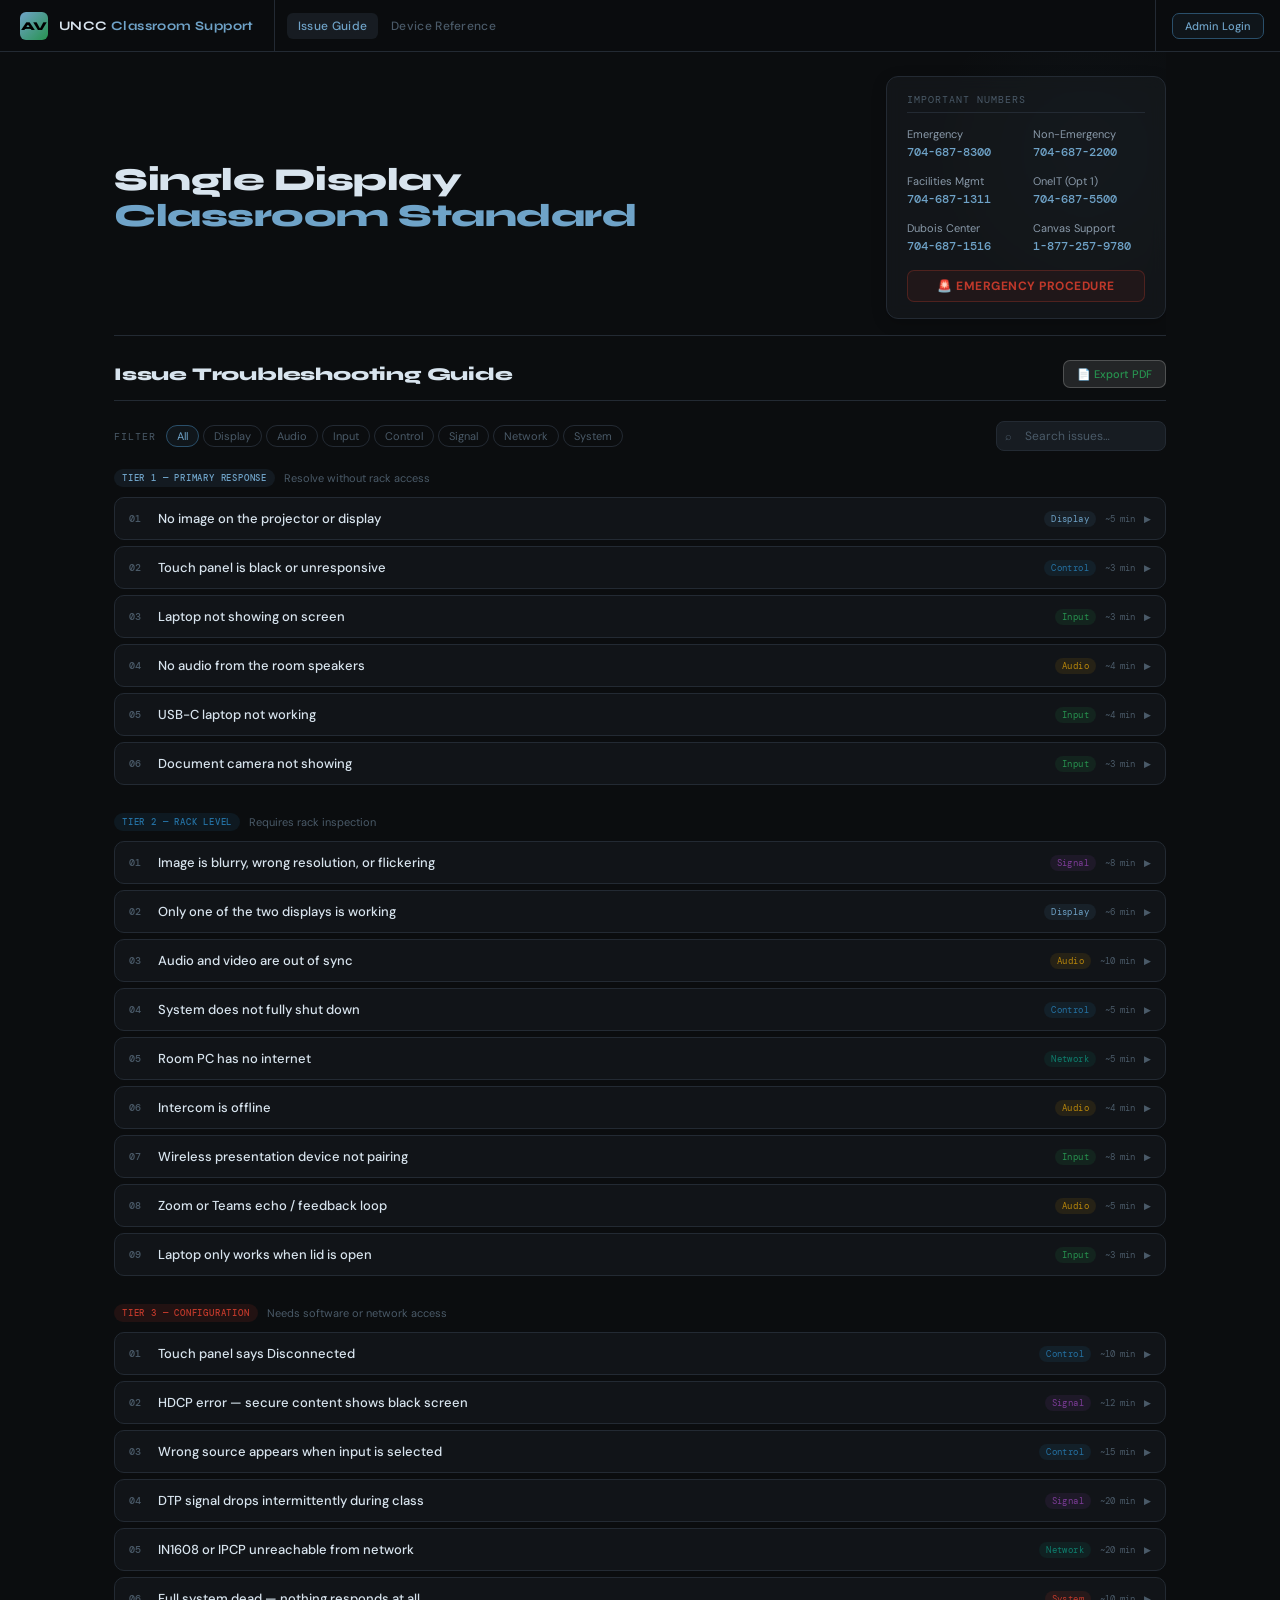
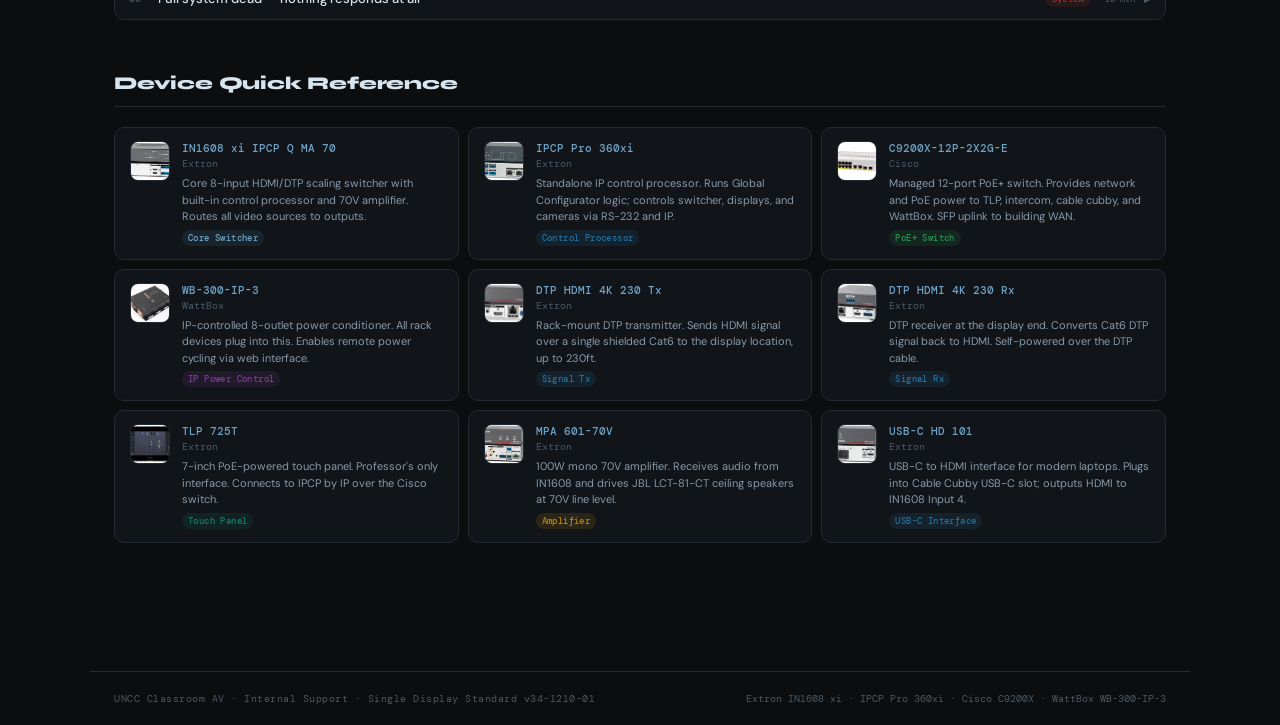
==== index.html @ f7d816e4 "Fix HTML encoding issues in index.html" ====
<!DOCTYPE html>
<html lang="en">

<head>
  <meta charset="UTF-8">
  <meta name="viewport" content="width=device-width, initial-scale=1.0">
  <title>UNCC Classroom AV — Support Reference</title>
  <link rel="preconnect" href="https://fonts.googleapis.com">
  <link
    href="https://fonts.googleapis.com/css2?family=DM+Mono:wght@400;500&family=Syne:wght@700;800&family=DM+Sans:wght@300;400;500&display=swap"
    rel="stylesheet">
  <link rel="stylesheet" href="styles.css">
</head>

<body>

  <!-- TOPBAR -->
  <nav class="topbar">
    <div class="tb-logo">
      <div class="tb-mark">AV</div>
      <div class="tb-name">UNCC <span>Classroom Support</span></div>
    </div>
    <div class="tb-nav">
      <button class="tnav active" onclick="navTo('issues')">Issue Guide</button>
      <button class="tnav" onclick="navTo('devices')">Device Reference</button>
    </div>
    <div class="tb-right">
      <div id="admin-badge" class="admin-badge" style="display:none">
        <div class="dot"></div>ADMIN
      </div>
      <button id="login-btn" class="login-btn" onclick="openLogin()">Admin Login</button>
      <button id="logout-btn" class="logout-btn" style="display:none" onclick="doLogout()">Sign Out</button>
    </div>
  </nav>

  <!-- LOGIN MODAL -->
  <div class="modal-overlay" id="login-modal">
    <div class="modal">
      <div class="modal-title">Admin Access</div>
      <div class="modal-sub">Enter the admin password to enable editing</div>
      <label class="field-label">PASSWORD</label>
      <input class="field-input" type="password" id="pw-input" placeholder="Enter password"
        onkeydown="if(event.key==='Enter')doLogin()">
      <div class="modal-err" id="login-err"></div>
      <div class="modal-actions">
        <button class="btn btn-ghost" onclick="closeLogin()">Cancel</button>
        <button class="btn btn-primary" onclick="doLogin()">Sign In</button>
      </div>
    </div>
  </div>

  <!-- EDIT ISSUE MODAL -->
  <div class="modal-overlay" id="edit-modal">
    <div class="modal modal-wide">
      <div class="modal-title" id="edit-modal-title">Add Issue</div>
      <div class="modal-sub" id="edit-modal-sub">Fill in the details below</div>
      <div class="modal-scroll">
        <div class="form-2col">
          <div class="form-row">
            <label class="form-label">TITLE</label>
            <input class="form-input" id="f-title" placeholder="Describe the issue">
          </div>
          <div class="form-row">
            <label class="form-label">ESTIMATED TIME</label>
            <input class="form-input" id="f-time" placeholder="e.g. ~5 min">
          </div>
        </div>
        <div class="form-2col">
          <div class="form-row">
            <label class="form-label">CATEGORY TAG</label>
            <select class="form-select" id="f-tag">
              <option value="Display">Display</option>
              <option value="Audio">Audio</option>
              <option value="Input">Input</option>
              <option value="Control">Control</option>
              <option value="Signal">Signal</option>
              <option value="Network">Network</option>
              <option value="System">System</option>
            </select>
          </div>
          <div class="form-row">
            <label class="form-label">TIER</label>
            <select class="form-select" id="f-tier">
              <option value="0">Tier 1 — Primary Response</option>
              <option value="1">Tier 2 — Rack Level</option>
              <option value="2">Tier 3 — Configuration</option>
            </select>
          </div>
        </div>
        <div class="divider"></div>
        <div class="form-row">
          <label class="form-label">PRIMARY CHECKS <span style="color:var(--tx3);font-size:9px">(verify before touching
              hardware)</span></label>
          <div class="steps-editor" id="primary-editor"></div>
          <div class="add-step-row" onclick="addStepRow('primary-editor')">+ Add check</div>
        </div>
        <div class="form-row">
          <label class="form-label">POWER CYCLE STEPS <span style="color:var(--tx3);font-size:9px">(in
              order)</span></label>
          <div class="steps-editor" id="power-editor"></div>
          <div class="add-step-row" onclick="addStepRow('power-editor')">+ Add step</div>
        </div>
        <div class="form-row">
          <label class="form-label">DEEP DIAGNOSTICS <span style="color:var(--tx3);font-size:9px">(if above
              fails)</span></label>
          <div class="steps-editor" id="real-editor"></div>
          <div class="add-step-row" onclick="addStepRow('real-editor')">+ Add diagnostic</div>
        </div>
      </div>
      <div class="divider"></div>
      <div class="modal-actions">
        <button class="btn btn-ghost" onclick="closeEdit()">Cancel</button>
        <button class="btn btn-primary" onclick="saveIssue()">Save Issue</button>
      </div>
    </div>
  </div>

  <!-- CONFIRM DELETE MODAL -->
  <div class="modal-overlay" id="confirm-modal">
    <div class="modal">
      <div class="confirm-title">Delete Issue?</div>
      <div class="confirm-msg" id="confirm-msg">This will permanently remove the issue and all its checks from the
        database.</div>
      <div class="modal-actions">
        <button class="btn btn-ghost" onclick="closeConfirm()">Cancel</button>
        <button class="btn btn-danger" onclick="confirmDelete()">Delete</button>
      </div>
    </div>
  </div>

  <!-- IMAGE ZOOM MODAL -->
  <div class="modal-overlay" id="zoom-modal" onclick="closeZoom()">
    <div class="zoom-img-container" onclick="event.stopPropagation()">
      <button class="zoom-close-btn" onclick="closeZoom()">×</button>
      <img id="zoom-img-target" src="" alt="Zoomed Device">
    </div>
  </div>

  <!-- EMERGENCY MODAL -->
  <div class="modal-overlay" id="emergency-modal" onclick="closeEmergency()">
    <div class="modal" onclick="event.stopPropagation()" style="max-width: 600px; border-top: 4px solid var(--red);">
      <div class="confirm-title" style="display: flex; align-items: flex-start; justify-content: space-between; margin-bottom: 0;">
        <span>🚨 Emergency Call Response Procedure</span>
        <button class="zoom-close-btn" style="position: relative; top: -4px; right: -4px;" onclick="closeEmergency()">×</button>
      </div>
      <div class="confirm-msg" style="color: var(--tx2); margin-top: 16px; margin-bottom: 0;">
        <p style="margin-bottom: 12px; color: var(--tx1);">The intercom in a classroom is primarily used for technical assistance, but it may also be used to notify Classroom Support of an emergency.</p>
        
        <div style="background: rgba(192, 57, 43, 0.1); border-left: 3px solid var(--red); padding: 12px; border-radius: 4px; margin-bottom: 16px;">
          <strong style="color: var(--red);">Critical:</strong> When an instructor calls with an emergency, we must connect them to campus police as quickly as possible.
        </div>

        <strong style="color: var(--tx1); font-size: 14px;">How to Handle an Emergency Call</strong>
        <ol style="margin-top: 10px; margin-left: 18px; padding-left: 0; display: flex; flex-direction: column; gap: 12px;">
          <li>If you answer a call over the intercom and learn that there is an emergency, respond over the intercom by saying: <br><strong style="color: #fff">“A call to 911 is being placed, and 911 will be speaking with you over the intercom shortly.”</strong></li>
          <li>From our office phone, dial <strong style="color: var(--ac)">7-2200</strong>. This will connect you directly to campus police.</li>
          <li>When the police answer, say: <br><strong style="color: #fff">“This is Classroom Support; there is an emergency. Please pick up the intercom in [building and room number]. Please let me know when you are ready to pick up the intercom.”</strong><br><span style="color: var(--tx3); font-size: 11px;">(This message can be found on the phone in our office)</span></li>
          <li>Dispatch will use its own TalkMaster console to connect to the intercom in the classroom. Dispatch will acknowledge that they are ready to pick up the intercom.</li>
          <li>Once dispatch is ready, <strong style="color: var(--red)">end the intercom call</strong> with the classroom in your TalkMaster console. <strong style="color: var(--tx1)">Remain on the line with 911 until the call is terminated.</strong> Look at the TalkMaster console to see if the status of the room changes to <em style="color: var(--ac)">listening</em>, which indicates that 911 is connected to the room.</li>
          <li>Lastly, send an email to <a href="mailto:lst-staff-group@charlotte.edu" style="color: var(--ac); text-decoration: none;">lst-staff-group@charlotte.edu</a>. In this email, include a description of the call, the building, and the room number of the emergency, and any other relevant details.</li>
        </ol>
      </div>
    </div>
  </div>

  <!-- TOAST -->
  <div class="toast" id="toast">
    <div class="toast-dot" id="toast-dot"></div><span id="toast-msg"></span>
  </div>

  <!-- PAGE -->
  <div class="page">

    <!-- HERO -->
    <div class="hero reveal">
      <div class="hero-left">
        <h1>Single Display<br><em>Classroom Standard</em></h1>
      </div>
      
      <div class="hero-contacts">
        <div class="hc-title">Important Numbers</div>
        <div class="hc-grid">
          <div class="hc-item">
            <span>Emergency</span>
            <strong>704-687-8300</strong>
          </div>
          <div class="hc-item">
            <span>Non-Emergency</span>
            <strong>704-687-2200</strong>
          </div>
          <div class="hc-item">
            <span>Facilities Mgmt</span>
            <strong>704-687-1311</strong>
          </div>
          <div class="hc-item">
            <span>OneIT (Opt 1)</span>
            <strong>704-687-5500</strong>
          </div>
          <div class="hc-item">
            <span>Dubois Center</span>
            <strong>704-687-1516</strong>
          </div>
          <div class="hc-item">
            <span>Canvas Support</span>
            <strong>1-877-257-9780</strong>
          </div>
        </div>
        <button class="btn btn-danger" style="width: 100%; margin-top: 16px; display: flex; align-items: center; justify-content: center; gap: 8px; font-weight: 700; letter-spacing: 0.5px;" onclick="openEmergency()">
          🚨 EMERGENCY PROCEDURE
        </button>
      </div>
    </div>

    <!-- ISSUES -->
    <div id="issues" class="reveal">
      <div class="sec-hdr">
        <h2>Issue Troubleshooting Guide</h2>
        <div style="display: flex; gap: 10px;">
          <button class="add-btn" id="export-pdf-btn" onclick="exportPDF()" style="background: rgba(255,255,255,0.1); border-color: rgba(255,255,255,0.2);">📄 Export PDF</button>
          <button class="add-btn" id="add-issue-btn" style="display:none" onclick="openAdd()"><span class="plus">+</span> Add Issue</button>
        </div>
      </div>
      <div class="controls">
        <span class="filter-lbl">FILTER</span>
        <div class="pills" id="filter-pills"></div>
        <div class="srch-wrap">
          <span class="srch-icon">⌕</span>
          <input class="srch" type="text" placeholder="Search issues…" id="srch" oninput="renderIssues()">
        </div>
      </div>
      <div id="issue-list"></div>
    </div>

    <!-- DEVICES -->
    <div id="devices" class="reveal" style="margin-top:52px;">
      <div class="sec-hdr">
        <h2>Device Quick Reference</h2>
      </div>
      <div class="dev-grid" id="dev-grid"></div>
    </div>

  </div>

  <footer class="footer">
    <div class="footer-l">UNCC Classroom AV · Internal Support · Single Display Standard v34-1210-01</div>
    <div class="footer-r">Extron IN1608 xi · IPCP Pro 360xi · Cisco C9200X · WattBox WB-300-IP-3</div>
  </footer>

  <script src="app.js"></script>
</body>

</html>
---- styles.css ----
:root {
      --ac: #6FA3C8;
      --ac-dim: #2A4F6A;
      --ac-bg: rgba(74, 127, 165, 0.08);
      --green: #27934F;
      --green-bg: rgba(30, 107, 60, 0.08);
      --red: #C0392B;
      --red-bg: rgba(192, 57, 43, 0.08);
      --amber: #B8860B;
      --amber-bg: rgba(184, 134, 11, 0.08);
      --bg: #0B0D0F;
      --bg2: #111418;
      --bg3: #171C22;
      --bg4: #1D232B;
      --br: #232A33;
      --br2: #2C3540;
      --tx: #D8E4EE;
      --tx2: #8A9AAA;
      --tx3: #4A5A68;
      --blue: #2471A3;
      --blue-bg: rgba(36, 113, 163, 0.12);
      --purple: #7D3C98;
      --purple-bg: rgba(125, 60, 152, 0.12);
      --teal: #0E7F6E;
      --teal-bg: rgba(14, 127, 110, 0.12);
    }

    *,
    *::before,
    *::after {
      box-sizing: border-box;
      margin: 0;
      padding: 0;
    }

    html {
      scroll-behavior: smooth;
    }

    body {
      font-family: 'DM Sans', sans-serif;
      background: var(--bg);
      color: var(--tx);
      min-height: 100vh;
      font-size: 14px;
    }

    /* ── TOPBAR ── */
    .topbar {
      position: sticky;
      top: 0;
      z-index: 300;
      background: rgba(11, 13, 15, 0.95);
      backdrop-filter: blur(14px);
      border-bottom: 1px solid var(--br);
      display: flex;
      align-items: center;
      height: 52px;
    }

    .tb-logo {
      display: flex;
      align-items: center;
      gap: 11px;
      padding: 0 20px;
      border-right: 1px solid var(--br);
      height: 100%;
      flex-shrink: 0;
    }

    .tb-mark {
      width: 28px;
      height: 28px;
      border-radius: 6px;
      background: linear-gradient(135deg, var(--ac) 0%, var(--green) 100%);
      display: flex;
      align-items: center;
      justify-content: center;
      font-family: 'Syne', sans-serif;
      font-size: 12px;
      font-weight: 800;
      color: #000;
    }

    .tb-name {
      font-family: 'Syne', sans-serif;
      font-size: 13px;
      font-weight: 700;
      letter-spacing: .4px;
      white-space: nowrap;
    }

    .tb-name span {
      color: var(--ac);
    }

    .tb-nav {
      display: flex;
      align-items: center;
      gap: 2px;
      padding: 0 12px;
      height: 100%;
      overflow-x: auto;
      -webkit-overflow-scrolling: touch;
      scrollbar-width: none;
    }

    .tb-nav::-webkit-scrollbar {
      display: none;
    }

    .tnav {
      background: none;
      border: none;
      cursor: pointer;
      font-family: 'DM Sans', sans-serif;
      font-size: 12px;
      font-weight: 500;
      color: var(--tx3);
      padding: 5px 11px;
      border-radius: 6px;
      white-space: nowrap;
      transition: all .15s;
      letter-spacing: .3px;
    }

    .tnav:hover {
      background: var(--bg3);
      color: var(--tx2);
    }

    .tnav.active {
      background: var(--bg3);
      color: var(--ac);
    }

    .tb-right {
      margin-left: auto;
      display: flex;
      align-items: center;
      gap: 8px;
      padding: 0 16px;
      border-left: 1px solid var(--br);
      height: 100%;
      flex-shrink: 0;
    }

    .admin-badge {
      display: flex;
      align-items: center;
      gap: 6px;
      font-family: 'DM Mono', monospace;
      font-size: 10px;
      color: var(--green);
      letter-spacing: .5px;
      background: var(--green-bg);
      border: 1px solid rgba(39, 147, 79, 0.25);
      border-radius: 20px;
      padding: 3px 9px;
    }

    .admin-badge .dot {
      width: 5px;
      height: 5px;
      border-radius: 50%;
      background: var(--green);
    }

    .ver-tag {
      font-family: 'DM Mono', monospace;
      font-size: 10px;
      color: var(--tx3);
      letter-spacing: 1px;
    }

    .login-btn,
    .logout-btn {
      font-family: 'DM Sans', sans-serif;
      font-size: 11px;
      font-weight: 500;
      padding: 5px 12px;
      border-radius: 7px;
      cursor: pointer;
      border: 1px solid;
      transition: all .15s;
    }

    .login-btn {
      background: var(--ac-bg);
      border-color: var(--ac-dim);
      color: var(--ac);
    }

    .login-btn:hover {
      background: rgba(74, 127, 165, 0.15);
    }

    .logout-btn {
      background: none;
      border-color: var(--br);
      color: var(--tx3);
    }

    .logout-btn:hover {
      border-color: var(--br2);
      color: var(--tx2);
    }

    /* ── LOGIN MODAL ── */
    .modal-overlay {
      position: fixed;
      inset: 0;
      background: rgba(0, 0, 0, 0.7);
      z-index: 500;
      display: none;
      align-items: center;
      justify-content: center;
      padding: 20px;
    }

    .modal-overlay.open {
      display: flex;
    }

    .modal {
      background: var(--bg2);
      border: 1px solid var(--br2);
      border-radius: 14px;
      padding: 28px 28px 24px;
      width: 100%;
      max-width: 360px;
      max-height: 90vh;
      overflow-y: auto;
    }

    .modal-title {
      font-family: 'Syne', sans-serif;
      font-size: 18px;
      font-weight: 800;
      margin-bottom: 4px;
    }

    .modal-sub {
      font-size: 12px;
      color: var(--tx3);
      margin-bottom: 22px;
    }

    .field-label {
      font-family: 'DM Mono', monospace;
      font-size: 10px;
      color: var(--tx3);
      letter-spacing: 1px;
      margin-bottom: 6px;
      display: block;
    }

    .field-input {
      width: 100%;
      background: var(--bg3);
      border: 1px solid var(--br);
      border-radius: 8px;
      padding: 9px 12px;
      font-family: 'DM Sans', sans-serif;
      font-size: 13px;
      color: var(--tx);
      outline: none;
      transition: border-color .15s;
      margin-bottom: 14px;
    }

    .field-input:focus {
      border-color: var(--ac-dim);
    }

    .field-input::placeholder {
      color: var(--tx3);
    }

    .modal-err {
      font-size: 12px;
      color: var(--red);
      margin-bottom: 12px;
      min-height: 18px;
    }

    .modal-actions {
      display: flex;
      gap: 8px;
      justify-content: flex-end;
    }

    .btn {
      font-family: 'DM Sans', sans-serif;
      font-size: 12px;
      font-weight: 500;
      padding: 7px 16px;
      border-radius: 7px;
      cursor: pointer;
      border: 1px solid;
      transition: all .15s;
    }

    .btn-ghost {
      background: none;
      border-color: var(--br);
      color: var(--tx3);
    }

    .btn-ghost:hover {
      border-color: var(--br2);
      color: var(--tx2);
    }

    .btn-primary {
      background: var(--ac);
      border-color: var(--ac);
      color: #000;
    }

    .btn-primary:hover {
      background: var(--ac-dim);
      border-color: var(--ac-dim);
      color: var(--tx);
    }

    .btn-danger {
      background: var(--red-bg);
      border-color: rgba(192, 57, 43, 0.3);
      color: var(--red);
    }

    .btn-danger:hover {
      background: rgba(192, 57, 43, 0.15);
    }

    .btn-green {
      background: var(--green-bg);
      border-color: rgba(39, 147, 79, 0.3);
      color: var(--green);
    }

    .btn-green:hover {
      background: rgba(39, 147, 79, 0.15);
    }

    /* ── PAGE ── */
    .page {
      max-width: 1100px;
      margin: 0 auto;
      padding: 0 24px 80px;
    }

    /* ── HERO ── */
    .hero {
      padding: 24px 0 16px;
      border-bottom: 1px solid var(--br);
      margin-bottom: 24px;
      position: relative;
      overflow: hidden;
      display: flex;
      justify-content: space-between;
      align-items: center;
      flex-wrap: wrap;
      gap: 24px;
    }

    .hero::before {
      content: '';
      position: absolute;
      top: -60px;
      right: -80px;
      width: 320px;
      height: 320px;
      border-radius: 50%;
      background: radial-gradient(circle, rgba(74, 127, 165, 0.05) 0%, transparent 70%);
      pointer-events: none;
    }

    .hero-eye {
      font-family: 'DM Mono', monospace;
      font-size: 10px;
      color: var(--ac);
      letter-spacing: 2.5px;
      text-transform: uppercase;
      margin-bottom: 12px;
      display: flex;
      align-items: center;
      gap: 10px;
    }

    .hero-eye::before {
      content: '';
      display: block;
      width: 22px;
      height: 1px;
      background: var(--ac);
    }

    .hero h1 {
      font-family: 'Syne', sans-serif;
      font-size: clamp(20px, 3vw, 32px);
      font-weight: 800;
      line-height: 1.1;
      letter-spacing: -.5px;
      margin-bottom: 0px;
    }

    .hero h1 em {
      font-style: normal;
      color: var(--ac);
    }

    .hero-sub {
      font-size: 13px;
      color: var(--tx3);
      font-family: 'DM Mono', monospace;
      letter-spacing: .3px;
    }

    /* ── IMPORTANT CONTACTS ── */
    .hero-contacts {
      background: rgba(30, 35, 40, 0.4);
      border: 1px solid var(--br);
      border-radius: 12px;
      padding: 16px 20px;
      min-width: 280px;
      backdrop-filter: blur(8px);
      box-shadow: 0 4px 15px rgba(0,0,0,0.2);
    }

    .hc-title {
      font-family: 'DM Mono', monospace;
      font-size: 10px;
      color: var(--tx3);
      letter-spacing: 1px;
      margin-bottom: 14px;
      border-bottom: 1px solid var(--br);
      padding-bottom: 6px;
      text-transform: uppercase;
    }

    .hc-grid {
      display: grid;
      grid-template-columns: 1fr 1fr;
      gap: 14px;
    }

    .hc-item {
      display: flex;
      flex-direction: column;
      gap: 3px;
    }

    .hc-item.hc-full {
      grid-column: span 2;
    }

    .hc-item span {
      font-size: 11px;
      color: var(--tx2);
    }

    .hc-item strong {
      font-size: 12px;
      color: var(--ac);
      font-family: 'DM Mono', monospace;
      font-weight: 500;
    }

    /* ── SECTION HDR ── */
    .sec-hdr {
      display: flex;
      align-items: center;
      justify-content: space-between;
      margin-bottom: 20px;
      padding-bottom: 12px;
      border-bottom: 1px solid var(--br);
      gap: 12px;
      flex-wrap: wrap;
    }

    .sec-hdr h2 {
      font-family: 'Syne', sans-serif;
      font-size: 18px;
      font-weight: 800;
      letter-spacing: -.2px;
    }

    .add-btn {
      display: flex;
      align-items: center;
      gap: 6px;
      font-family: 'DM Sans', sans-serif;
      font-size: 11px;
      font-weight: 500;
      padding: 6px 13px;
      border-radius: 7px;
      cursor: pointer;
      background: var(--green-bg);
      border: 1px solid rgba(39, 147, 79, 0.3);
      color: var(--green);
      transition: all .15s;
    }

    .add-btn:hover {
      background: rgba(39, 147, 79, 0.14);
    }

    .add-btn .plus {
      font-size: 15px;
      line-height: 1;
    }

    /* ── FILTER + SEARCH ── */
    .controls {
      display: flex;
      align-items: center;
      gap: 10px;
      margin-bottom: 18px;
      flex-wrap: wrap;
    }

    .filter-lbl {
      font-family: 'DM Mono', monospace;
      font-size: 10px;
      color: var(--tx3);
      letter-spacing: 1px;
      white-space: nowrap;
    }

    .pills {
      display: flex;
      flex-wrap: wrap;
      gap: 4px;
    }

    .pill {
      background: none;
      border: 1px solid var(--br);
      border-radius: 20px;
      padding: 3px 10px;
      font-family: 'DM Sans', sans-serif;
      font-size: 11px;
      color: var(--tx3);
      cursor: pointer;
      transition: all .15s;
    }

    .pill:hover {
      border-color: var(--br2);
      color: var(--tx2);
    }

    .pill.on {
      border-color: var(--ac-dim);
      background: var(--ac-bg);
      color: var(--ac);
    }

    .srch-wrap {
      position: relative;
      margin-left: auto;
    }

    .srch {
      background: var(--bg3);
      border: 1px solid var(--br);
      border-radius: 8px;
      padding: 6px 10px 6px 28px;
      font-family: 'DM Sans', sans-serif;
      font-size: 12px;
      color: var(--tx);
      width: 170px;
      outline: none;
      transition: all .15s;
    }

    .srch:focus {
      border-color: var(--br2);
      width: 210px;
    }

    .srch::placeholder {
      color: var(--tx3);
    }

    .srch-icon {
      position: absolute;
      left: 9px;
      top: 50%;
      transform: translateY(-50%);
      color: var(--tx3);
      font-size: 11px;
      pointer-events: none;
    }

    /* ── TIER ── */
    .tier-block {
      margin-bottom: 28px;
    }

    .tier-label {
      display: flex;
      align-items: center;
      gap: 9px;
      margin-bottom: 10px;
    }

    .tier-badge {
      font-family: 'DM Mono', monospace;
      font-size: 9px;
      font-weight: 500;
      padding: 3px 8px;
      border-radius: 20px;
      letter-spacing: .8px;
      text-transform: uppercase;
    }

    .tier-desc {
      font-size: 11px;
      color: var(--tx3);
    }

    /* ── ISSUE CARD ── */
    .icard {
      background: var(--bg2);
      border: 1px solid var(--br);
      border-radius: 10px;
      margin-bottom: 6px;
      overflow: hidden;
      transition: border-color .15s;
    }

    .icard:hover {
      border-color: var(--br2);
    }

    .icard.open {
      border-color: var(--br2);
    }

    .icard-top {
      display: flex;
      align-items: center;
      gap: 9px;
      padding: 12px 14px;
      cursor: pointer;
      user-select: none;
    }

    .icard-num {
      font-family: 'DM Mono', monospace;
      font-size: 10px;
      color: var(--tx3);
      min-width: 20px;
      font-weight: 500;
    }

    .icard-title {
      flex: 1;
      font-size: 13px;
      font-weight: 500;
      color: var(--tx);
    }

    .icard-tag {
      font-family: 'DM Mono', monospace;
      font-size: 9px;
      padding: 2px 7px;
      border-radius: 20px;
      white-space: nowrap;
      letter-spacing: .4px;
    }

    .icard-time {
      font-family: 'DM Mono', monospace;
      font-size: 9px;
      color: var(--tx3);
      white-space: nowrap;
    }

    .ichev {
      font-size: 9px;
      color: var(--tx3);
      transition: transform .2s;
      flex-shrink: 0;
    }

    .icard.open .ichev {
      transform: rotate(90deg);
    }

    .icard-body {
      display: none;
      border-top: 1px solid var(--br);
    }

    .icard.open .icard-body {
      display: block;
    }

    /* ── ADMIN CARD ACTIONS ── */
    .card-admin-bar {
      display: flex;
      gap: 6px;
      align-items: center;
      padding: 8px 14px;
      background: var(--bg3);
      border-bottom: 1px solid var(--br);
    }

    .card-admin-bar .cta {
      font-family: 'DM Mono', monospace;
      font-size: 9px;
      padding: 3px 9px;
      border-radius: 6px;
      cursor: pointer;
      border: 1px solid;
      letter-spacing: .5px;
      transition: all .15s;
    }

    .cta-edit {
      background: var(--ac-bg);
      border-color: var(--ac-dim);
      color: var(--ac);
    }

    .cta-edit:hover {
      background: rgba(74, 127, 165, 0.15);
    }

    .cta-del {
      background: var(--red-bg);
      border-color: rgba(192, 57, 43, 0.25);
      color: var(--red);
    }

    .cta-del:hover {
      background: rgba(192, 57, 43, 0.15);
    }

    .cta-add-step {
      background: var(--green-bg);
      border-color: rgba(39, 147, 79, 0.25);
      color: var(--green);
    }

    .cta-add-step:hover {
      background: rgba(39, 147, 79, 0.15);
    }

    /* ── STEP GROUPS ── */
    .step-group {
      padding: 12px 14px;
      border-bottom: 1px solid var(--br);
    }

    .step-group:last-child {
      border-bottom: none;
    }

    .sg-head {
      display: flex;
      align-items: center;
      gap: 8px;
      margin-bottom: 8px;
    }

    .sg-pill {
      font-family: 'DM Mono', monospace;
      font-size: 9px;
      font-weight: 500;
      padding: 2px 8px;
      border-radius: 20px;
      letter-spacing: .7px;
      text-transform: uppercase;
    }

    .sg-note {
      font-size: 10px;
      color: var(--tx3);
    }

    .steps {
      display: flex;
      flex-direction: column;
      gap: 4px;
    }

    .step {
      display: flex;
      align-items: flex-start;
      gap: 9px;
      padding: 7px 9px;
      border-radius: 7px;
      font-size: 12px;
      line-height: 1.6;
      color: var(--tx2);
    }

    .step-primary {
      background: rgba(74, 127, 165, 0.07);
      border: 1px solid rgba(74, 127, 165, 0.18);
    }

    .step-power {
      background: var(--green-bg);
      border: 1px solid rgba(39, 147, 79, 0.2);
    }

    .step-real {
      background: var(--bg3);
      border: 1px solid var(--br);
    }

    .step-ico {
      font-size: 13px;
      flex-shrink: 0;
      margin-top: 1px;
      line-height: 1.4;
    }

    .step b {
      color: var(--tx);
      font-weight: 500;
    }

    .step-del-btn {
      margin-left: auto;
      flex-shrink: 0;
      background: none;
      border: none;
      cursor: pointer;
      color: var(--tx3);
      font-size: 13px;
      opacity: 0;
      transition: opacity .15s;
      padding: 0 2px;
    }

    .step:hover .step-del-btn {
      opacity: 1;
    }

    .step-del-btn:hover {
      color: var(--red);
    }

    /* ── DEVICE GRID ── */
    .dev-grid {
      display: grid;
      grid-template-columns: repeat(auto-fill, minmax(290px, 1fr));
      gap: 9px;
      margin-bottom: 48px;
    }

    .dcard {
      background: var(--bg2);
      border: 1px solid var(--br);
      border-radius: 10px;
      padding: 13px 15px;
      display: flex;
      align-items: flex-start;
      gap: 12px;
      transition: border-color .2s;
    }

    .dcard:hover {
      border-color: var(--br2);
    }

    .dcard-ico {
      width: 34px;
      height: 34px;
      border-radius: 8px;
      display: flex;
      align-items: center;
      justify-content: center;
      font-size: 16px;
      flex-shrink: 0;
      background: var(--ac-bg);
    }

    .dcard-img {
      width: 40px;
      height: 40px;
      border-radius: 8px;
      object-fit: cover;
      flex-shrink: 0;
      background: var(--bg3);
      border: 1px solid var(--br);
    }

    .dcard-name {
      font-family: 'DM Mono', monospace;
      font-size: 11px;
      font-weight: 500;
      margin-bottom: 2px;
      color: var(--ac);
    }

    .dcard-model {
      font-size: 10px;
      color: var(--tx3);
      font-family: 'DM Mono', monospace;
      margin-bottom: 5px;
    }

    .dcard-role {
      font-size: 11px;
      color: var(--tx2);
      line-height: 1.5;
    }

    .dcard-pill {
      display: inline-block;
      margin-top: 5px;
      font-size: 9px;
      font-weight: 500;
      font-family: 'DM Mono', monospace;
      padding: 2px 6px;
      border-radius: 20px;
      letter-spacing: .4px;
    }

    /* ── EDIT FORM (inline inside modal) ── */
    .form-row {
      margin-bottom: 14px;
    }

    .form-row:last-child {
      margin-bottom: 0;
    }

    .form-label {
      font-family: 'DM Mono', monospace;
      font-size: 10px;
      color: var(--tx3);
      letter-spacing: 1px;
      margin-bottom: 5px;
      display: block;
    }

    .form-input,
    .form-select,
    .form-textarea {
      width: 100%;
      background: var(--bg3);
      border: 1px solid var(--br);
      border-radius: 7px;
      padding: 8px 11px;
      font-family: 'DM Sans', sans-serif;
      font-size: 12px;
      color: var(--tx);
      outline: none;
      transition: border-color .15s;
    }

    .form-input:focus,
    .form-select:focus,
    .form-textarea:focus {
      border-color: var(--ac-dim);
    }

    .form-select {
      cursor: pointer;
    }

    .form-select option {
      background: var(--bg3);
    }

    .form-textarea {
      resize: vertical;
      min-height: 70px;
      line-height: 1.5;
    }

    .form-2col {
      display: grid;
      grid-template-columns: 1fr 1fr;
      gap: 10px;
    }

    .steps-editor {
      display: flex;
      flex-direction: column;
      gap: 6px;
      margin-bottom: 8px;
    }

    .step-edit-row {
      display: flex;
      gap: 6px;
      align-items: flex-start;
    }

    .step-edit-type {
      width: 110px;
      flex-shrink: 0;
      background: var(--bg3);
      border: 1px solid var(--br);
      border-radius: 7px;
      padding: 7px 8px;
      font-family: 'DM Mono', monospace;
      font-size: 10px;
      color: var(--tx2);
      outline: none;
    }

    .step-edit-type option {
      background: var(--bg3);
    }

    .step-edit-icon {
      width: 46px;
      flex-shrink: 0;
      background: var(--bg3);
      border: 1px solid var(--br);
      border-radius: 7px;
      padding: 7px 8px;
      font-family: 'DM Sans', sans-serif;
      font-size: 13px;
      color: var(--tx);
      text-align: center;
      outline: none;
    }

    .step-edit-text {
      flex: 1;
      background: var(--bg3);
      border: 1px solid var(--br);
      border-radius: 7px;
      padding: 7px 10px;
      font-family: 'DM Sans', sans-serif;
      font-size: 12px;
      color: var(--tx);
      outline: none;
      resize: none;
      min-height: 56px;
      line-height: 1.5;
    }

    .step-edit-text:focus,
    .step-edit-type:focus,
    .step-edit-icon:focus {
      border-color: var(--ac-dim);
    }

    .step-rm {
      background: none;
      border: none;
      cursor: pointer;
      color: var(--tx3);
      font-size: 16px;
      padding: 4px;
      flex-shrink: 0;
      margin-top: 2px;
      transition: color .15s;
    }

    .step-rm:hover {
      color: var(--red);
    }

    .add-step-row {
      font-family: 'DM Mono', monospace;
      font-size: 10px;
      color: var(--green);
      cursor: pointer;
      padding: 6px 0;
      display: flex;
      align-items: center;
      gap: 5px;
      width: fit-content;
      letter-spacing: .3px;
    }

    .add-step-row:hover {
      color: var(--ac);
    }

    .modal-wide {
      max-width: 640px;
    }

    .modal-scroll {
      max-height: 70vh;
      overflow-y: auto;
      padding-right: 4px;
      scrollbar-width: thin;
      scrollbar-color: var(--br) transparent;
    }

    .divider {
      height: 1px;
      background: var(--br);
      margin: 16px 0;
    }

    .toast {
      position: fixed;
      bottom: 24px;
      right: 24px;
      z-index: 999;
      background: var(--bg2);
      border: 1px solid var(--br2);
      border-radius: 9px;
      padding: 11px 16px;
      font-family: 'DM Mono', monospace;
      font-size: 11px;
      color: var(--tx2);
      letter-spacing: .3px;
      transform: translateY(80px);
      opacity: 0;
      transition: all .3s;
      pointer-events: none;
      display: flex;
      align-items: center;
      gap: 8px;
    }

    .toast.show {
      transform: translateY(0);
      opacity: 1;
    }

    .toast-dot {
      width: 6px;
      height: 6px;
      border-radius: 50%;
      flex-shrink: 0;
    }

    /* ── FOOTER ── */
    .footer {
      border-top: 1px solid var(--br);
      padding: 20px 24px;
      max-width: 1100px;
      margin: 0 auto;
      display: flex;
      align-items: center;
      justify-content: space-between;
      flex-wrap: wrap;
      gap: 8px;
    }

    .footer-l {
      font-family: 'DM Mono', monospace;
      font-size: 10px;
      color: var(--tx3);
      letter-spacing: .5px;
    }

    .footer-r {
      font-family: 'DM Mono', monospace;
      font-size: 10px;
      color: var(--tx3);
    }

    /* ── ZOOM MODAL ── */
    .zoom-img-container {
      position: relative;
      background: var(--bg2);
      border-radius: 12px;
      padding: 8px;
      max-width: 90vw;
      max-height: 90vh;
      display: flex;
      flex-direction: column;
      align-items: center;
      border: 1px solid var(--br);
    }
    
    .zoom-img-container img {
      max-width: 100%;
      max-height: calc(90vh - 40px);
      border-radius: 6px;
      object-fit: contain;
    }
    
    .zoom-close-btn {
      position: absolute;
      top: -12px;
      right: -12px;
      width: 32px;
      height: 32px;
      background: var(--red);
      color: #fff;
      border: none;
      border-radius: 50%;
      font-size: 18px;
      cursor: pointer;
      display: flex;
      align-items: center;
      justify-content: center;
      box-shadow: 0 4px 12px rgba(0,0,0,0.5);
      transition: background 0.15s;
    }
    .zoom-close-btn:hover { background: #E74C3C; }

    /* ── CONFIRM MODAL ── */
    .confirm-msg {
      font-size: 13px;
      color: var(--tx2);
      line-height: 1.6;
      margin-bottom: 20px;
    }

    .confirm-title {
      font-family: 'Syne', sans-serif;
      font-size: 17px;
      font-weight: 700;
      margin-bottom: 6px;
      color: var(--red);
    }

    /* ── EMPTY STATE ── */
    .empty {
      text-align: center;
      padding: 40px 20px;
      color: var(--tx3);
      font-size: 13px;
    }

    .empty-ico {
      font-size: 30px;
      margin-bottom: 10px;
    }

    /* ── REVEAL ── */
    .reveal {
      opacity: 0;
      transform: translateY(14px);
      transition: opacity .45s ease, transform .45s ease;
    }

    .reveal.vis {
      opacity: 1;
      transform: translateY(0);
    }

    /* ── SCROLLBAR ── */
    ::-webkit-scrollbar {
      width: 5px;
      height: 5px;
    }

    ::-webkit-scrollbar-track {
      background: var(--bg);
    }

    ::-webkit-scrollbar-thumb {
      background: var(--br);
      border-radius: 3px;
    }

    /* ── MOBILE ── */
    @media(max-width:640px) {
      .page {
        padding: 0 12px 60px;
      }

      .topbar {
        height: auto;
        flex-wrap: wrap;
      }

      .tb-logo {
        padding: 9px 12px;
        border-right: none;
        border-bottom: 1px solid var(--br);
        width: 100%;
      }

      .tb-nav {
        padding: 0 6px;
        width: 100%;
        border-bottom: 1px solid var(--br);
        height: 38px;
      }

      .tb-right {
        border-left: none;
        padding: 6px 12px;
        width: 100%;
        justify-content: flex-end;
        height: auto;
        border-top: 1px solid var(--br);
      }

      .ver-tag {
        display: none;
      }

      .hero {
        padding: 22px 0 22px;
        margin-bottom: 24px;
      }

      .hero h1 {
        font-size: 22px;
      }

      .hero::before {
        display: none;
      }

      .controls {
        flex-direction: column;
        align-items: flex-start;
        gap: 7px;
      }

      .srch-wrap {
        width: 100%;
        margin-left: 0;
      }

      .srch {
        width: 100% !important;
      }

      .filter-lbl {
        display: none;
      }

      .icard-top {
        padding: 10px 12px;
      }

      .icard-title {
        font-size: 12px;
      }

      .icard-time {
        display: none;
      }

      .icard-tag {
        display: none;
      }

      .step {
        font-size: 11px;
        padding: 6px 7px;
      }

      .step-group {
        padding: 10px 12px;
      }

      .dev-grid {
        grid-template-columns: 1fr;
        gap: 7px;
        margin-bottom: 28px;
      }

      .form-2col {
        grid-template-columns: 1fr;
      }

      .modal {
        padding: 20px 16px 18px;
      }

      .modal-wide {
        max-width: 100%;
      }

      .footer {
        padding: 14px 12px;
        flex-direction: column;
      }

      .card-admin-bar {
        flex-wrap: wrap;
        gap: 5px;
      }
    }

    /* ── PRINT STYLES ── */
    @media print {
      body, .page {
        background: #fff;
        color: #000;
        padding: 0;
        margin: 0;
      }
      .topbar, .hero, .hero-contacts, .controls, #devices, .footer, .add-btn, .toast, .modal-overlay, .zoom-img-container {
        display: none !important;
      }
      #issues {
        margin: 0;
        padding: 0;
      }
      .sec-hdr h2 {
        color: #000;
        font-size: 24pt;
        border-bottom: 2px solid #000;
        padding-bottom: 10px;
        margin-bottom: 20px;
      }
      .tier-block {
        margin-bottom: 30px;
      }
      .icard {
        background: #fff !important;
        border: 1px solid #aaa !important;
        page-break-inside: avoid;
        margin-bottom: 15px;
        box-shadow: none;
      }
      .icard-title {
        color: #000;
        font-size: 14pt;
        font-weight: 700;
      }
      .icard-tag {
        border: 1px solid #aaa;
        color: #000 !important;
        background: transparent !important;
      }
      .tier-badge {
        color: #000 !important;
        border: 1px solid #000;
        background: transparent !important;
      }
      .step-primary, .step-power, .step-real {
        background: transparent !important;
        border: 1px solid #ddd;
        color: #000;
      }
      .step b {
        color: #000 !important;
      }
      .ichev, .icard-time, .card-admin-bar {
        display: none !important;
      }
      .sg-note, .sg-pill {
        color: #333 !important;
      }
      .reveal {
        opacity: 1 !important;
        transform: none !important;
      }
    }
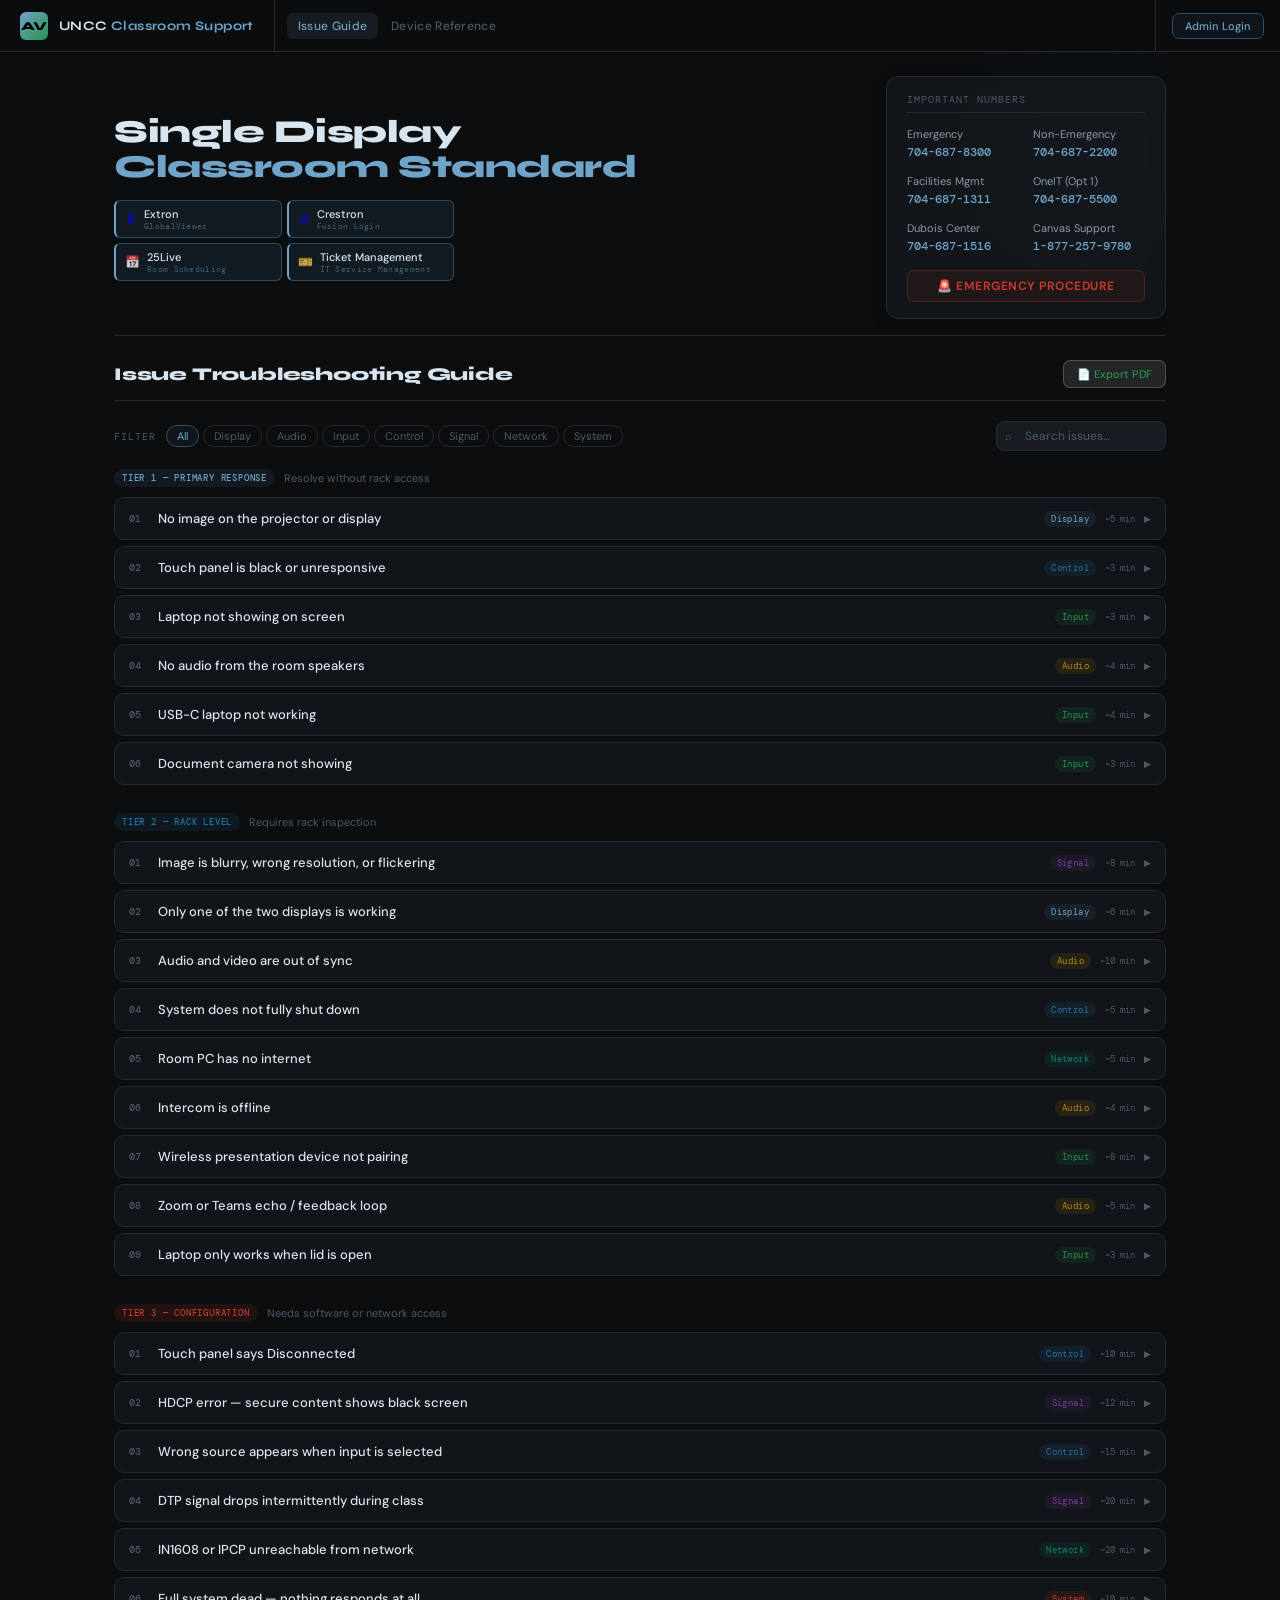
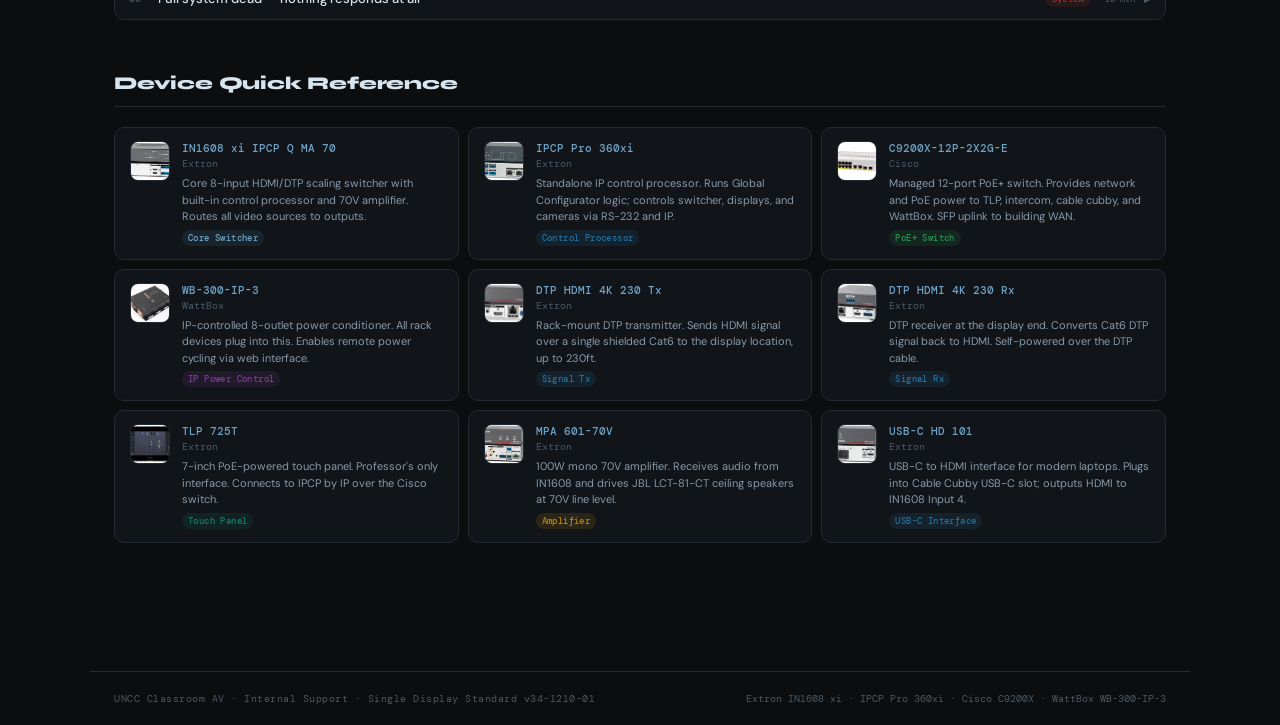
==== commit d9988305: "feat: add quick access navigation grid to the hero section and improve code formatting" ====
--- a/index.html
+++ b/index.html
@@ -139,25 +139,44 @@
   <!-- EMERGENCY MODAL -->
   <div class="modal-overlay" id="emergency-modal" onclick="closeEmergency()">
     <div class="modal" onclick="event.stopPropagation()" style="max-width: 600px; border-top: 4px solid var(--red);">
-      <div class="confirm-title" style="display: flex; align-items: flex-start; justify-content: space-between; margin-bottom: 0;">
+      <div class="confirm-title"
+        style="display: flex; align-items: flex-start; justify-content: space-between; margin-bottom: 0;">
         <span>🚨 Emergency Call Response Procedure</span>
-        <button class="zoom-close-btn" style="position: relative; top: -4px; right: -4px;" onclick="closeEmergency()">×</button>
+        <button class="zoom-close-btn" style="position: relative; top: -4px; right: -4px;"
+          onclick="closeEmergency()">×</button>
       </div>
       <div class="confirm-msg" style="color: var(--tx2); margin-top: 16px; margin-bottom: 0;">
-        <p style="margin-bottom: 12px; color: var(--tx1);">The intercom in a classroom is primarily used for technical assistance, but it may also be used to notify Classroom Support of an emergency.</p>
-        
-        <div style="background: rgba(192, 57, 43, 0.1); border-left: 3px solid var(--red); padding: 12px; border-radius: 4px; margin-bottom: 16px;">
-          <strong style="color: var(--red);">Critical:</strong> When an instructor calls with an emergency, we must connect them to campus police as quickly as possible.
+        <p style="margin-bottom: 12px; color: var(--tx1);">The intercom in a classroom is primarily used for technical
+          assistance, but it may also be used to notify Classroom Support of an emergency.</p>
+
+        <div
+          style="background: rgba(192, 57, 43, 0.1); border-left: 3px solid var(--red); padding: 12px; border-radius: 4px; margin-bottom: 16px;">
+          <strong style="color: var(--red);">Critical:</strong> When an instructor calls with an emergency, we must
+          connect them to campus police as quickly as possible.
         </div>
 
         <strong style="color: var(--tx1); font-size: 14px;">How to Handle an Emergency Call</strong>
-        <ol style="margin-top: 10px; margin-left: 18px; padding-left: 0; display: flex; flex-direction: column; gap: 12px;">
-          <li>If you answer a call over the intercom and learn that there is an emergency, respond over the intercom by saying: <br><strong style="color: #fff">“A call to 911 is being placed, and 911 will be speaking with you over the intercom shortly.”</strong></li>
-          <li>From our office phone, dial <strong style="color: var(--ac)">7-2200</strong>. This will connect you directly to campus police.</li>
-          <li>When the police answer, say: <br><strong style="color: #fff">“This is Classroom Support; there is an emergency. Please pick up the intercom in [building and room number]. Please let me know when you are ready to pick up the intercom.”</strong><br><span style="color: var(--tx3); font-size: 11px;">(This message can be found on the phone in our office)</span></li>
-          <li>Dispatch will use its own TalkMaster console to connect to the intercom in the classroom. Dispatch will acknowledge that they are ready to pick up the intercom.</li>
-          <li>Once dispatch is ready, <strong style="color: var(--red)">end the intercom call</strong> with the classroom in your TalkMaster console. <strong style="color: var(--tx1)">Remain on the line with 911 until the call is terminated.</strong> Look at the TalkMaster console to see if the status of the room changes to <em style="color: var(--ac)">listening</em>, which indicates that 911 is connected to the room.</li>
-          <li>Lastly, send an email to <a href="mailto:lst-staff-group@charlotte.edu" style="color: var(--ac); text-decoration: none;">lst-staff-group@charlotte.edu</a>. In this email, include a description of the call, the building, and the room number of the emergency, and any other relevant details.</li>
+        <ol
+          style="margin-top: 10px; margin-left: 18px; padding-left: 0; display: flex; flex-direction: column; gap: 12px;">
+          <li>If you answer a call over the intercom and learn that there is an emergency, respond over the intercom by
+            saying: <br><strong style="color: #fff">“A call to 911 is being placed, and 911 will be speaking with you
+              over the intercom shortly.”</strong></li>
+          <li>From our office phone, dial <strong style="color: var(--ac)">7-2200</strong>. This will connect you
+            directly to campus police.</li>
+          <li>When the police answer, say: <br><strong style="color: #fff">“This is Classroom Support; there is an
+              emergency. Please pick up the intercom in [building and room number]. Please let me know when you are
+              ready to pick up the intercom.”</strong><br><span style="color: var(--tx3); font-size: 11px;">(This
+              message can be found on the phone in our office)</span></li>
+          <li>Dispatch will use its own TalkMaster console to connect to the intercom in the classroom. Dispatch will
+            acknowledge that they are ready to pick up the intercom.</li>
+          <li>Once dispatch is ready, <strong style="color: var(--red)">end the intercom call</strong> with the
+            classroom in your TalkMaster console. <strong style="color: var(--tx1)">Remain on the line with 911 until
+              the call is terminated.</strong> Look at the TalkMaster console to see if the status of the room changes
+            to <em style="color: var(--ac)">listening</em>, which indicates that 911 is connected to the room.</li>
+          <li>Lastly, send an email to <a href="mailto:lst-staff-group@charlotte.edu"
+              style="color: var(--ac); text-decoration: none;">lst-staff-group@charlotte.edu</a>. In this email, include
+            a description of the call, the building, and the room number of the emergency, and any other relevant
+            details.</li>
         </ol>
       </div>
     </div>
@@ -175,8 +194,46 @@
     <div class="hero reveal">
       <div class="hero-left">
         <h1>Single Display<br><em>Classroom Standard</em></h1>
-      </div>
-      
+        <!-- QUICK ACCESS LINKS -->
+        <div class="qa-grid">
+          <a href="http://www.gve.uncc.edu/GVE/HelpDesk/HelpDesk.aspx" target="_blank" rel="noopener"
+            class="qa-btn qa-extron">
+            <span class="qa-icon">🎛</span>
+            <span class="qa-text">
+              <span class="qa-name">Extron</span>
+              <span class="qa-sub">GlobalViewer</span>
+            </span>
+            <span class="qa-arrow">↗</span>
+          </a>
+          <a href="https://cf.charlotte.edu/fusion/weblaunch" target="_blank" rel="noopener" class="qa-btn qa-crestron">
+            <span class="qa-icon">🖥</span>
+            <span class="qa-text">
+              <span class="qa-name">Crestron</span>
+              <span class="qa-sub">Fusion Login</span>
+            </span>
+            <span class="qa-arrow">↗</span>
+          </a>
+          <a href="https://25live.collegenet.com/pro/uncc#!/home/dash" target="_blank" rel="noopener"
+            class="qa-btn qa-25live">
+            <span class="qa-icon">📅</span>
+            <span class="qa-text">
+              <span class="qa-name">25Live</span>
+              <span class="qa-sub">Room Scheduling</span>
+            </span>
+            <span class="qa-arrow">↗</span>
+          </a>
+          <a href="https://services.help.charlotte.edu/TDWorkManagement/" target="_blank" rel="noopener"
+            class="qa-btn qa-ticket">
+            <span class="qa-icon">🎫</span>
+            <span class="qa-text">
+              <span class="qa-name">Ticket Management</span>
+              <span class="qa-sub">IT Service Management</span>
+            </span>
+            <span class="qa-arrow">↗</span>
+          </a>
+        </div>
+      </div>
+
       <div class="hero-contacts">
         <div class="hc-title">Important Numbers</div>
         <div class="hc-grid">
@@ -205,19 +262,24 @@
             <strong>1-877-257-9780</strong>
           </div>
         </div>
-        <button class="btn btn-danger" style="width: 100%; margin-top: 16px; display: flex; align-items: center; justify-content: center; gap: 8px; font-weight: 700; letter-spacing: 0.5px;" onclick="openEmergency()">
+        <button class="btn btn-danger"
+          style="width: 100%; margin-top: 16px; display: flex; align-items: center; justify-content: center; gap: 8px; font-weight: 700; letter-spacing: 0.5px;"
+          onclick="openEmergency()">
           🚨 EMERGENCY PROCEDURE
         </button>
       </div>
     </div>
+
 
     <!-- ISSUES -->
     <div id="issues" class="reveal">
       <div class="sec-hdr">
         <h2>Issue Troubleshooting Guide</h2>
         <div style="display: flex; gap: 10px;">
-          <button class="add-btn" id="export-pdf-btn" onclick="exportPDF()" style="background: rgba(255,255,255,0.1); border-color: rgba(255,255,255,0.2);">📄 Export PDF</button>
-          <button class="add-btn" id="add-issue-btn" style="display:none" onclick="openAdd()"><span class="plus">+</span> Add Issue</button>
+          <button class="add-btn" id="export-pdf-btn" onclick="exportPDF()"
+            style="background: rgba(255,255,255,0.1); border-color: rgba(255,255,255,0.2);">📄 Export PDF</button>
+          <button class="add-btn" id="add-issue-btn" style="display:none" onclick="openAdd()"><span
+              class="plus">+</span> Add Issue</button>
         </div>
       </div>
       <div class="controls">
@@ -249,4 +311,4 @@
   <script src="app.js"></script>
 </body>
 
-</html>
+</html>
--- a/styles.css
+++ b/styles.css
@@ -468,6 +468,123 @@
       font-weight: 500;
     }
 
+    /* ── QUICK ACCESS ── */
+    .hero-left {
+      display: flex;
+      flex-direction: column;
+      gap: 16px;
+    }
+
+    .qa-label {
+      display: flex;
+      align-items: center;
+      gap: 12px;
+      font-family: 'DM Mono', monospace;
+      font-size: 9px;
+      color: var(--tx3);
+      letter-spacing: 2px;
+      text-transform: uppercase;
+      margin-bottom: 14px;
+    }
+
+    .qa-label-line {
+      flex: 1;
+      height: 1px;
+      background: var(--br);
+    }
+
+    .qa-grid {
+      display: grid;
+      grid-template-columns: repeat(2, 1fr);
+      gap: 5px;
+      max-width: 340px;
+    }
+
+    .qa-btn {
+      display: flex;
+      align-items: center;
+      gap: 7px;
+      padding: 6px 9px;
+      border-radius: 6px;
+      border: 1px solid transparent;
+      border-left-width: 2px;
+      text-decoration: none;
+      cursor: pointer;
+      transition: transform .18s ease, box-shadow .18s, filter .18s;
+    }
+
+    .qa-btn:hover {
+      transform: translateY(-1px);
+      filter: brightness(1.1);
+      box-shadow: 0 4px 12px rgba(0,0,0,0.3);
+    }
+
+    .qa-icon {
+      font-size: 12px;
+      flex-shrink: 0;
+      line-height: 1;
+      opacity: 0.8;
+    }
+
+    .qa-text {
+      display: flex;
+      flex-direction: column;
+      flex: 1;
+      min-width: 0;
+    }
+
+    .qa-name {
+      font-family: 'DM Sans', sans-serif;
+      font-size: 11px;
+      font-weight: 500;
+      white-space: nowrap;
+      overflow: hidden;
+      text-overflow: ellipsis;
+    }
+
+    .qa-sub {
+      font-family: 'DM Mono', monospace;
+      font-size: 8px;
+      letter-spacing: .3px;
+      white-space: nowrap;
+      overflow: hidden;
+      text-overflow: ellipsis;
+      opacity: 0.5;
+    }
+
+    .qa-arrow {
+      font-size: 9px;
+      flex-shrink: 0;
+      opacity: 0;
+      transition: opacity .15s, transform .15s;
+    }
+
+    .qa-btn:hover .qa-arrow {
+      opacity: 0.7;
+      transform: translate(1px, -1px);
+    }
+
+    /* ── Extron — steel blue (matches --ac) */
+    .qa-extron {
+      background: rgba(74, 127, 165, 0.13);
+      border-color: rgba(111, 163, 200, 0.35);
+      border-left-color: #6FA3C8;
+    }
+
+    /* All quick-access buttons share the same --ac accent */
+    .qa-extron .qa-name, .qa-crestron .qa-name,
+    .qa-25live .qa-name, .qa-ticket .qa-name  { color: var(--tx); }
+    .qa-extron .qa-sub,  .qa-crestron .qa-sub,
+    .qa-25live .qa-sub,  .qa-ticket .qa-sub   { color: var(--ac); }
+    .qa-extron .qa-arrow, .qa-crestron .qa-arrow,
+    .qa-25live .qa-arrow, .qa-ticket .qa-arrow { color: var(--ac); }
+
+    .qa-crestron, .qa-25live, .qa-ticket {
+      background: rgba(74, 127, 165, 0.13);
+      border-color: rgba(111, 163, 200, 0.35);
+      border-left-color: #6FA3C8;
+    }
+
     /* ── SECTION HDR ── */
     .sec-hdr {
       display: flex;
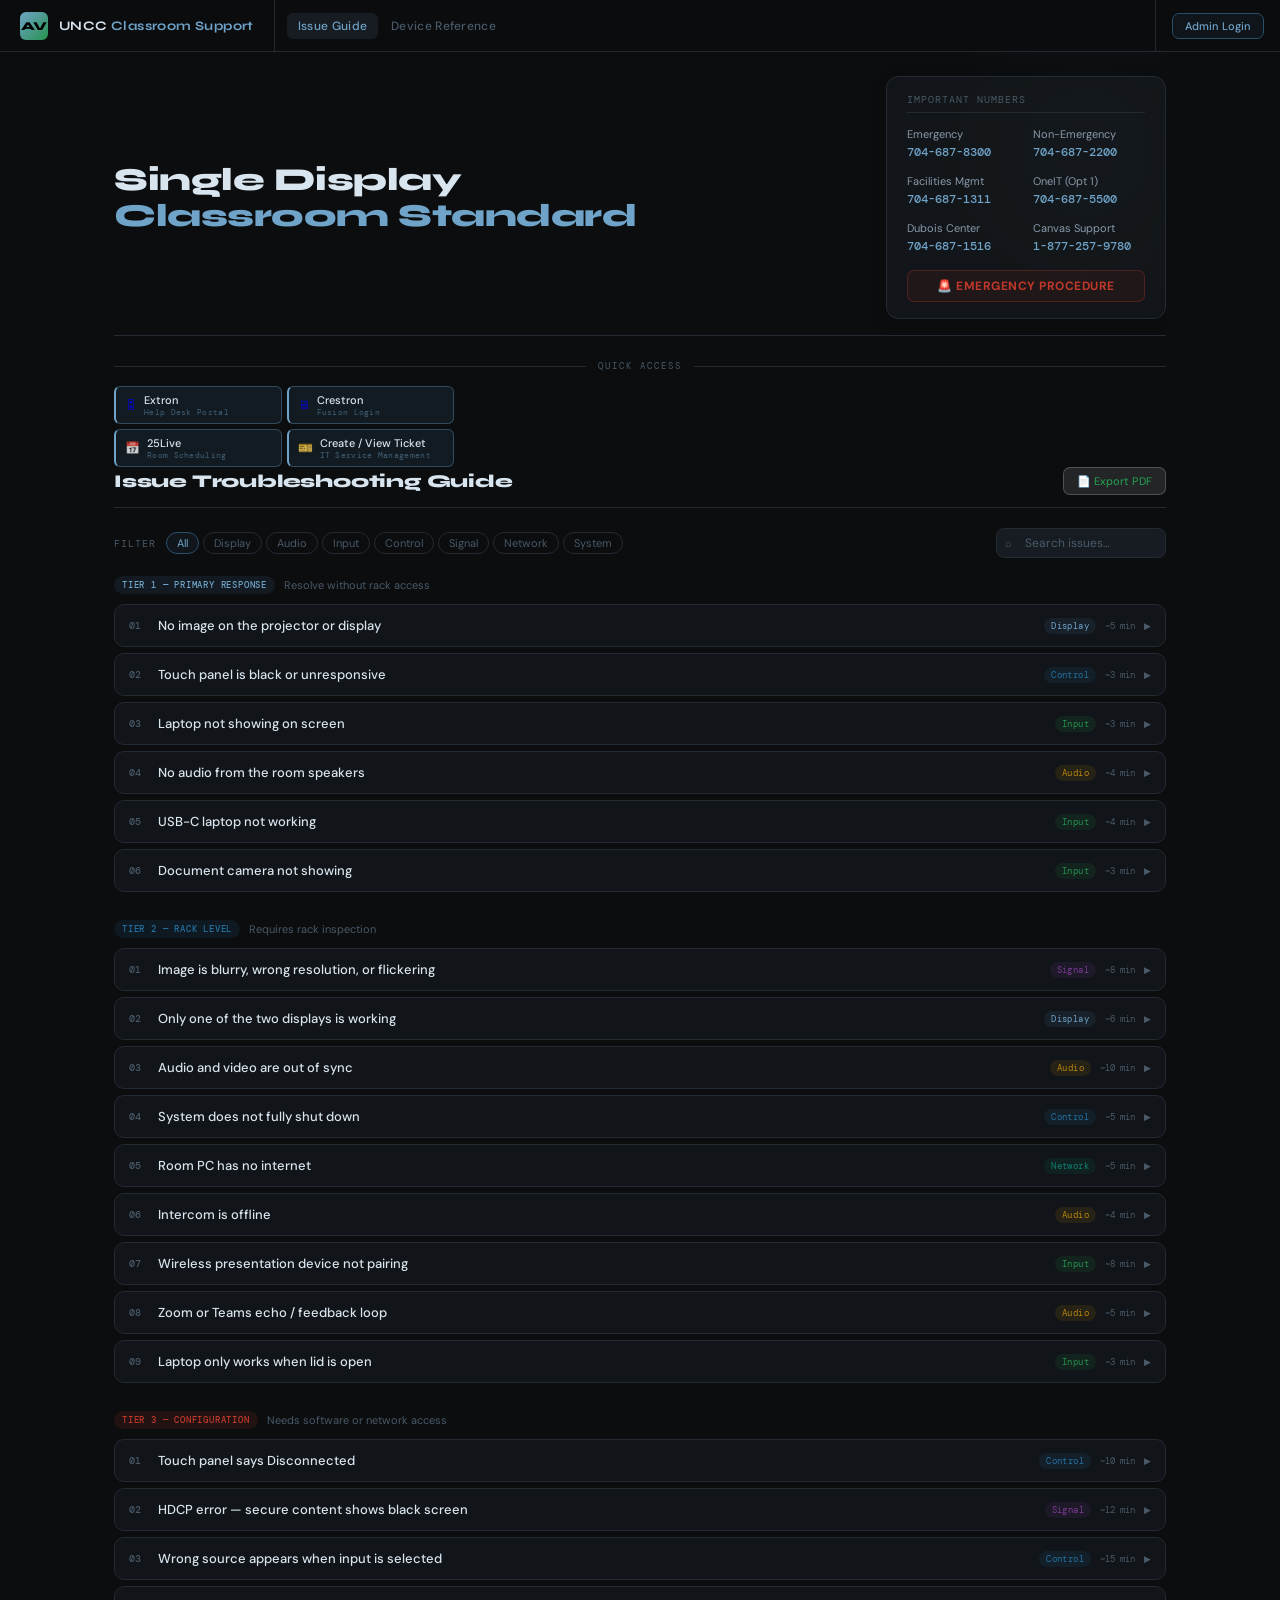
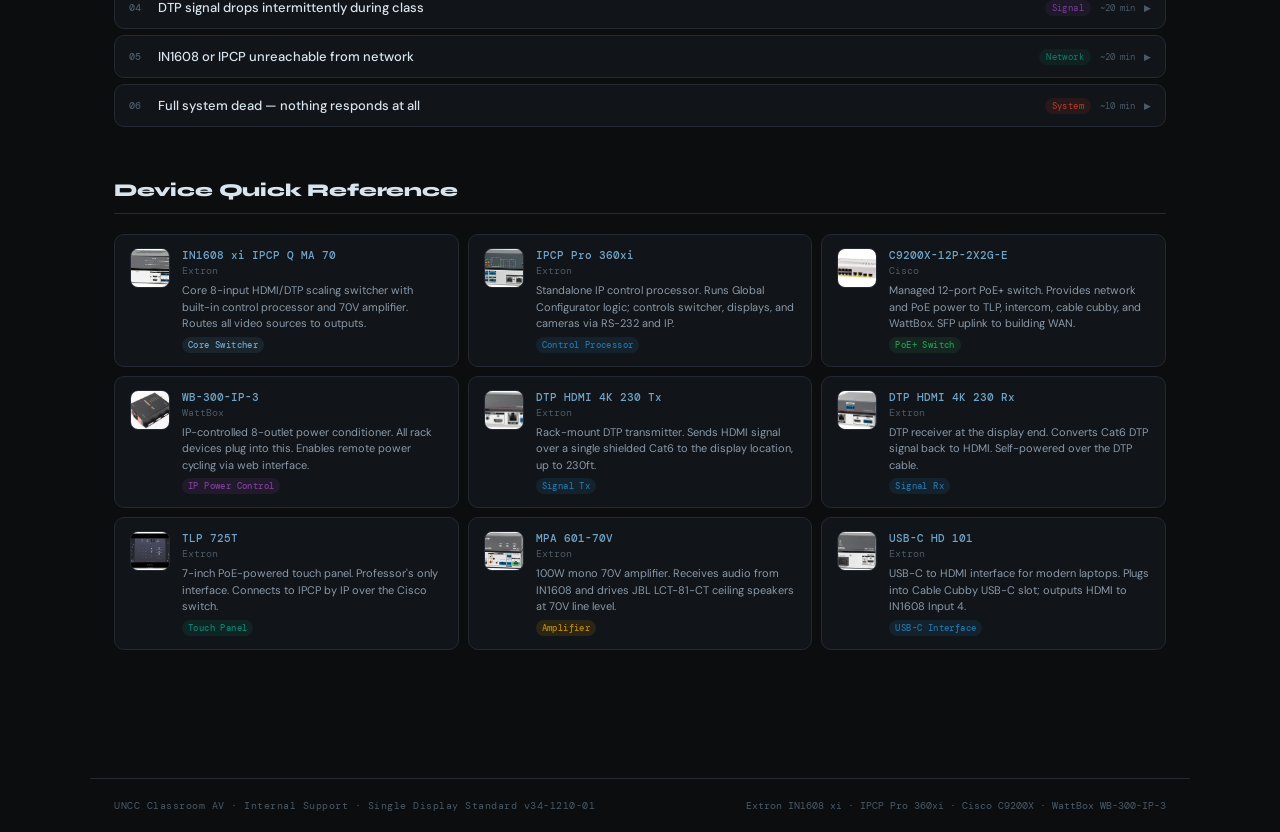
==== commit 90e1484c: "URL fix" ====
--- a/index.html
+++ b/index.html
@@ -194,44 +194,6 @@
     <div class="hero reveal">
       <div class="hero-left">
         <h1>Single Display<br><em>Classroom Standard</em></h1>
-        <!-- QUICK ACCESS LINKS -->
-        <div class="qa-grid">
-          <a href="http://www.gve.uncc.edu/GVE/HelpDesk/HelpDesk.aspx" target="_blank" rel="noopener"
-            class="qa-btn qa-extron">
-            <span class="qa-icon">🎛</span>
-            <span class="qa-text">
-              <span class="qa-name">Extron</span>
-              <span class="qa-sub">GlobalViewer</span>
-            </span>
-            <span class="qa-arrow">↗</span>
-          </a>
-          <a href="https://cf.charlotte.edu/fusion/weblaunch" target="_blank" rel="noopener" class="qa-btn qa-crestron">
-            <span class="qa-icon">🖥</span>
-            <span class="qa-text">
-              <span class="qa-name">Crestron</span>
-              <span class="qa-sub">Fusion Login</span>
-            </span>
-            <span class="qa-arrow">↗</span>
-          </a>
-          <a href="https://25live.collegenet.com/pro/uncc#!/home/dash" target="_blank" rel="noopener"
-            class="qa-btn qa-25live">
-            <span class="qa-icon">📅</span>
-            <span class="qa-text">
-              <span class="qa-name">25Live</span>
-              <span class="qa-sub">Room Scheduling</span>
-            </span>
-            <span class="qa-arrow">↗</span>
-          </a>
-          <a href="https://services.help.charlotte.edu/TDWorkManagement/" target="_blank" rel="noopener"
-            class="qa-btn qa-ticket">
-            <span class="qa-icon">🎫</span>
-            <span class="qa-text">
-              <span class="qa-name">Ticket Management</span>
-              <span class="qa-sub">IT Service Management</span>
-            </span>
-            <span class="qa-arrow">↗</span>
-          </a>
-        </div>
       </div>
 
       <div class="hero-contacts">
@@ -270,6 +232,52 @@
       </div>
     </div>
 
+    <!-- QUICK ACCESS LINKS -->
+    <div class="quick-access reveal">
+      <div class="qa-label">
+        <span class="qa-label-line"></span>
+        QUICK ACCESS
+        <span class="qa-label-line"></span>
+      </div>
+      <div class="qa-grid">
+        <a href="http://www.gve.uncc.edu/GVE/HelpDesk/HelpDesk.aspx" target="_blank" rel="noopener"
+          class="qa-btn qa-extron">
+          <span class="qa-icon">🎛</span>
+          <span class="qa-text">
+            <span class="qa-name">Extron</span>
+            <span class="qa-sub">Help Desk Portal</span>
+          </span>
+          <span class="qa-arrow">↗</span>
+        </a>
+        <a href="http://ocspfusnapp01/Fusion/WebClient/default.aspx" target="_blank" rel="noopener"
+          class="qa-btn qa-crestron">
+          <span class="qa-icon">🖥</span>
+          <span class="qa-text">
+            <span class="qa-name">Crestron</span>
+            <span class="qa-sub">Fusion Login</span>
+          </span>
+          <span class="qa-arrow">↗</span>
+        </a>
+        <a href="https://25live.collegenet.com/pro/uncc#!/home/dash" target="_blank" rel="noopener"
+          class="qa-btn qa-25live">
+          <span class="qa-icon">📅</span>
+          <span class="qa-text">
+            <span class="qa-name">25Live</span>
+            <span class="qa-sub">Room Scheduling</span>
+          </span>
+          <span class="qa-arrow">↗</span>
+        </a>
+        <a href="https://services.help.charlotte.edu/TDWorkManagement/" target="_blank" rel="noopener"
+          class="qa-btn qa-ticket">
+          <span class="qa-icon">🎫</span>
+          <span class="qa-text">
+            <span class="qa-name">Create / View Ticket</span>
+            <span class="qa-sub">IT Service Management</span>
+          </span>
+          <span class="qa-arrow">↗</span>
+        </a>
+      </div>
+    </div>
 
     <!-- ISSUES -->
     <div id="issues" class="reveal">
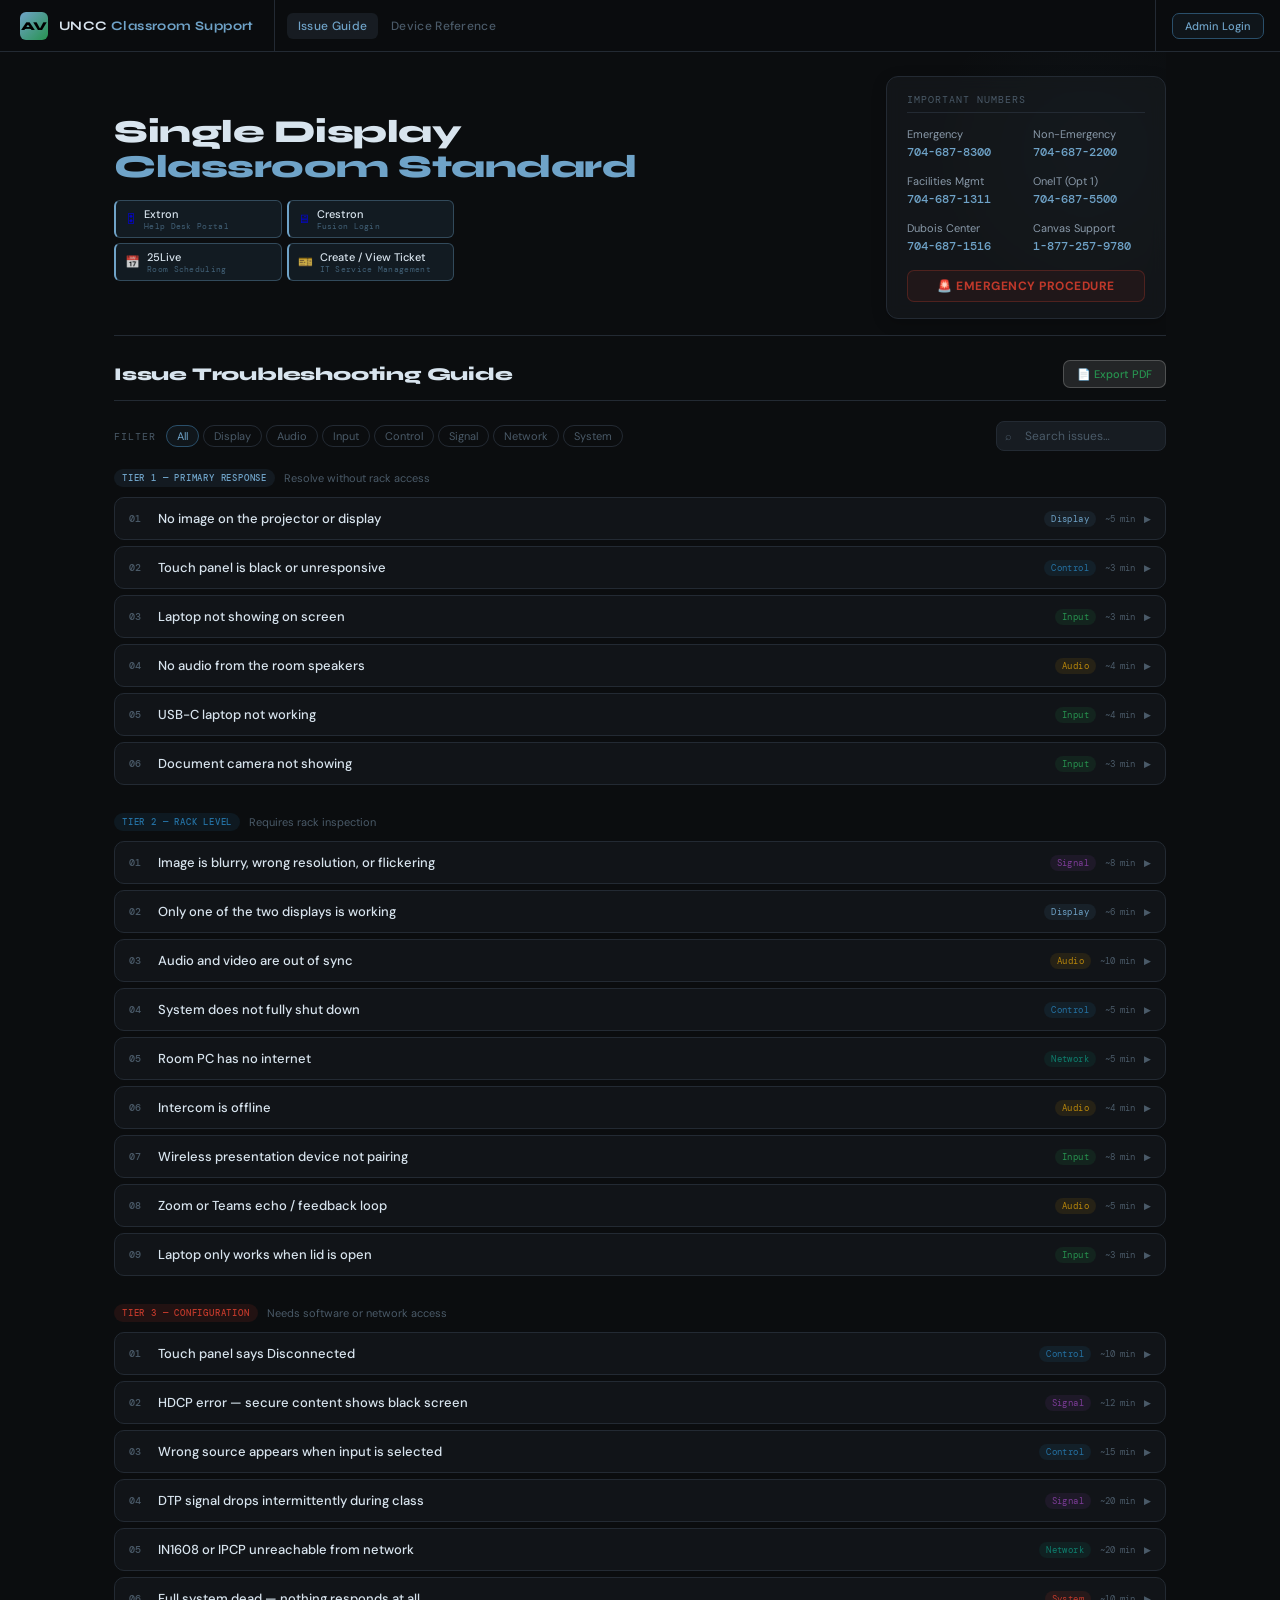
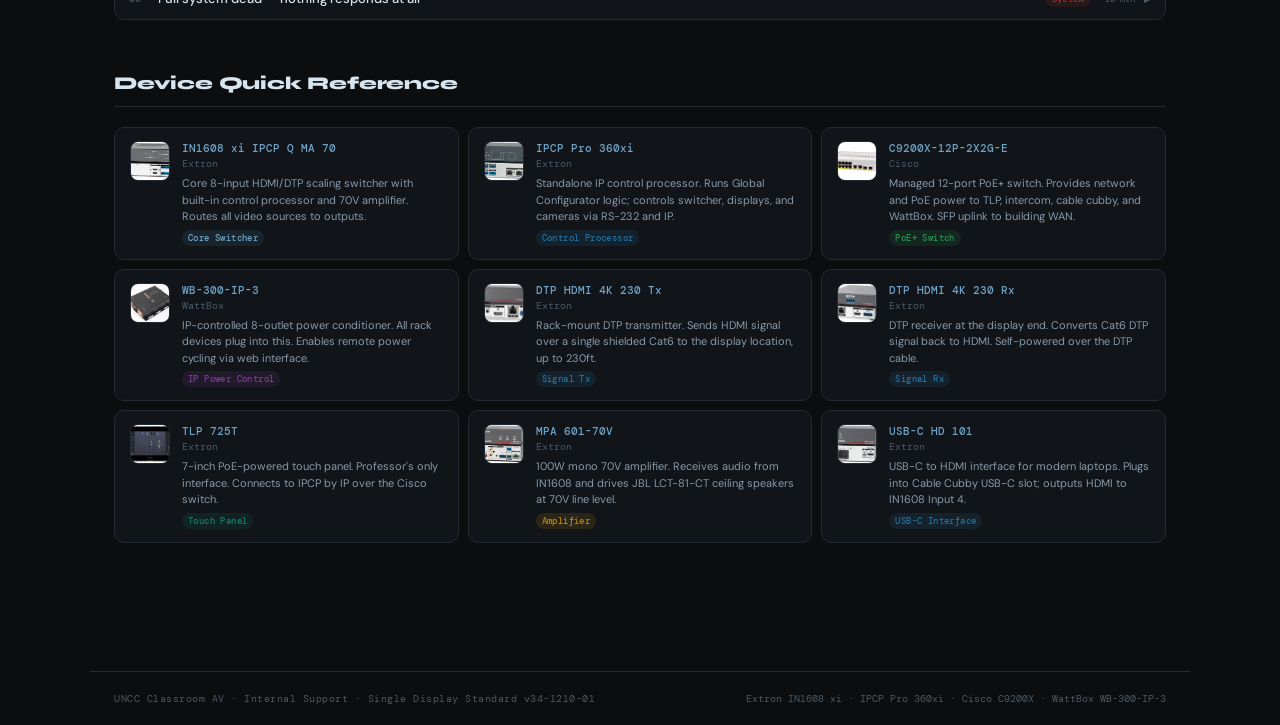
==== commit 06c77576: "refactor: move and update quick access links section for improved layout and labeling" ====
--- a/index.html
+++ b/index.html
@@ -194,6 +194,48 @@
     <div class="hero reveal">
       <div class="hero-left">
         <h1>Single Display<br><em>Classroom Standard</em></h1>
+
+        <!-- QUICK ACCESS LINKS -->
+        <div class="quick-access">
+          <div class="qa-grid">
+            <a href="http://www.gve.uncc.edu/GVE/HelpDesk/HelpDesk.aspx" target="_blank" rel="noopener"
+              class="qa-btn qa-extron">
+              <span class="qa-icon">🎛</span>
+              <span class="qa-text">
+                <span class="qa-name">Extron</span>
+                <span class="qa-sub">Help Desk Portal</span>
+              </span>
+              <span class="qa-arrow">↗</span>
+            </a>
+            <a href="http://ocspfusnapp01/Fusion/WebClient/default.aspx" target="_blank" rel="noopener"
+              class="qa-btn qa-crestron">
+              <span class="qa-icon">🖥</span>
+              <span class="qa-text">
+                <span class="qa-name">Crestron</span>
+                <span class="qa-sub">Fusion Login</span>
+              </span>
+              <span class="qa-arrow">↗</span>
+            </a>
+            <a href="https://25live.collegenet.com/pro/uncc#!/home/dash" target="_blank" rel="noopener"
+              class="qa-btn qa-25live">
+              <span class="qa-icon">📅</span>
+              <span class="qa-text">
+                <span class="qa-name">25Live</span>
+                <span class="qa-sub">Room Scheduling</span>
+              </span>
+              <span class="qa-arrow">↗</span>
+            </a>
+            <a href="https://services.help.charlotte.edu/TDWorkManagement/" target="_blank" rel="noopener"
+              class="qa-btn qa-ticket">
+              <span class="qa-icon">🎫</span>
+              <span class="qa-text">
+                <span class="qa-name">Create / View Ticket</span>
+                <span class="qa-sub">IT Service Management</span>
+              </span>
+              <span class="qa-arrow">↗</span>
+            </a>
+          </div>
+        </div>
       </div>
 
       <div class="hero-contacts">
@@ -232,52 +274,7 @@
       </div>
     </div>
 
-    <!-- QUICK ACCESS LINKS -->
-    <div class="quick-access reveal">
-      <div class="qa-label">
-        <span class="qa-label-line"></span>
-        QUICK ACCESS
-        <span class="qa-label-line"></span>
-      </div>
-      <div class="qa-grid">
-        <a href="http://www.gve.uncc.edu/GVE/HelpDesk/HelpDesk.aspx" target="_blank" rel="noopener"
-          class="qa-btn qa-extron">
-          <span class="qa-icon">🎛</span>
-          <span class="qa-text">
-            <span class="qa-name">Extron</span>
-            <span class="qa-sub">Help Desk Portal</span>
-          </span>
-          <span class="qa-arrow">↗</span>
-        </a>
-        <a href="http://ocspfusnapp01/Fusion/WebClient/default.aspx" target="_blank" rel="noopener"
-          class="qa-btn qa-crestron">
-          <span class="qa-icon">🖥</span>
-          <span class="qa-text">
-            <span class="qa-name">Crestron</span>
-            <span class="qa-sub">Fusion Login</span>
-          </span>
-          <span class="qa-arrow">↗</span>
-        </a>
-        <a href="https://25live.collegenet.com/pro/uncc#!/home/dash" target="_blank" rel="noopener"
-          class="qa-btn qa-25live">
-          <span class="qa-icon">📅</span>
-          <span class="qa-text">
-            <span class="qa-name">25Live</span>
-            <span class="qa-sub">Room Scheduling</span>
-          </span>
-          <span class="qa-arrow">↗</span>
-        </a>
-        <a href="https://services.help.charlotte.edu/TDWorkManagement/" target="_blank" rel="noopener"
-          class="qa-btn qa-ticket">
-          <span class="qa-icon">🎫</span>
-          <span class="qa-text">
-            <span class="qa-name">Create / View Ticket</span>
-            <span class="qa-sub">IT Service Management</span>
-          </span>
-          <span class="qa-arrow">↗</span>
-        </a>
-      </div>
-    </div>
+
 
     <!-- ISSUES -->
     <div id="issues" class="reveal">
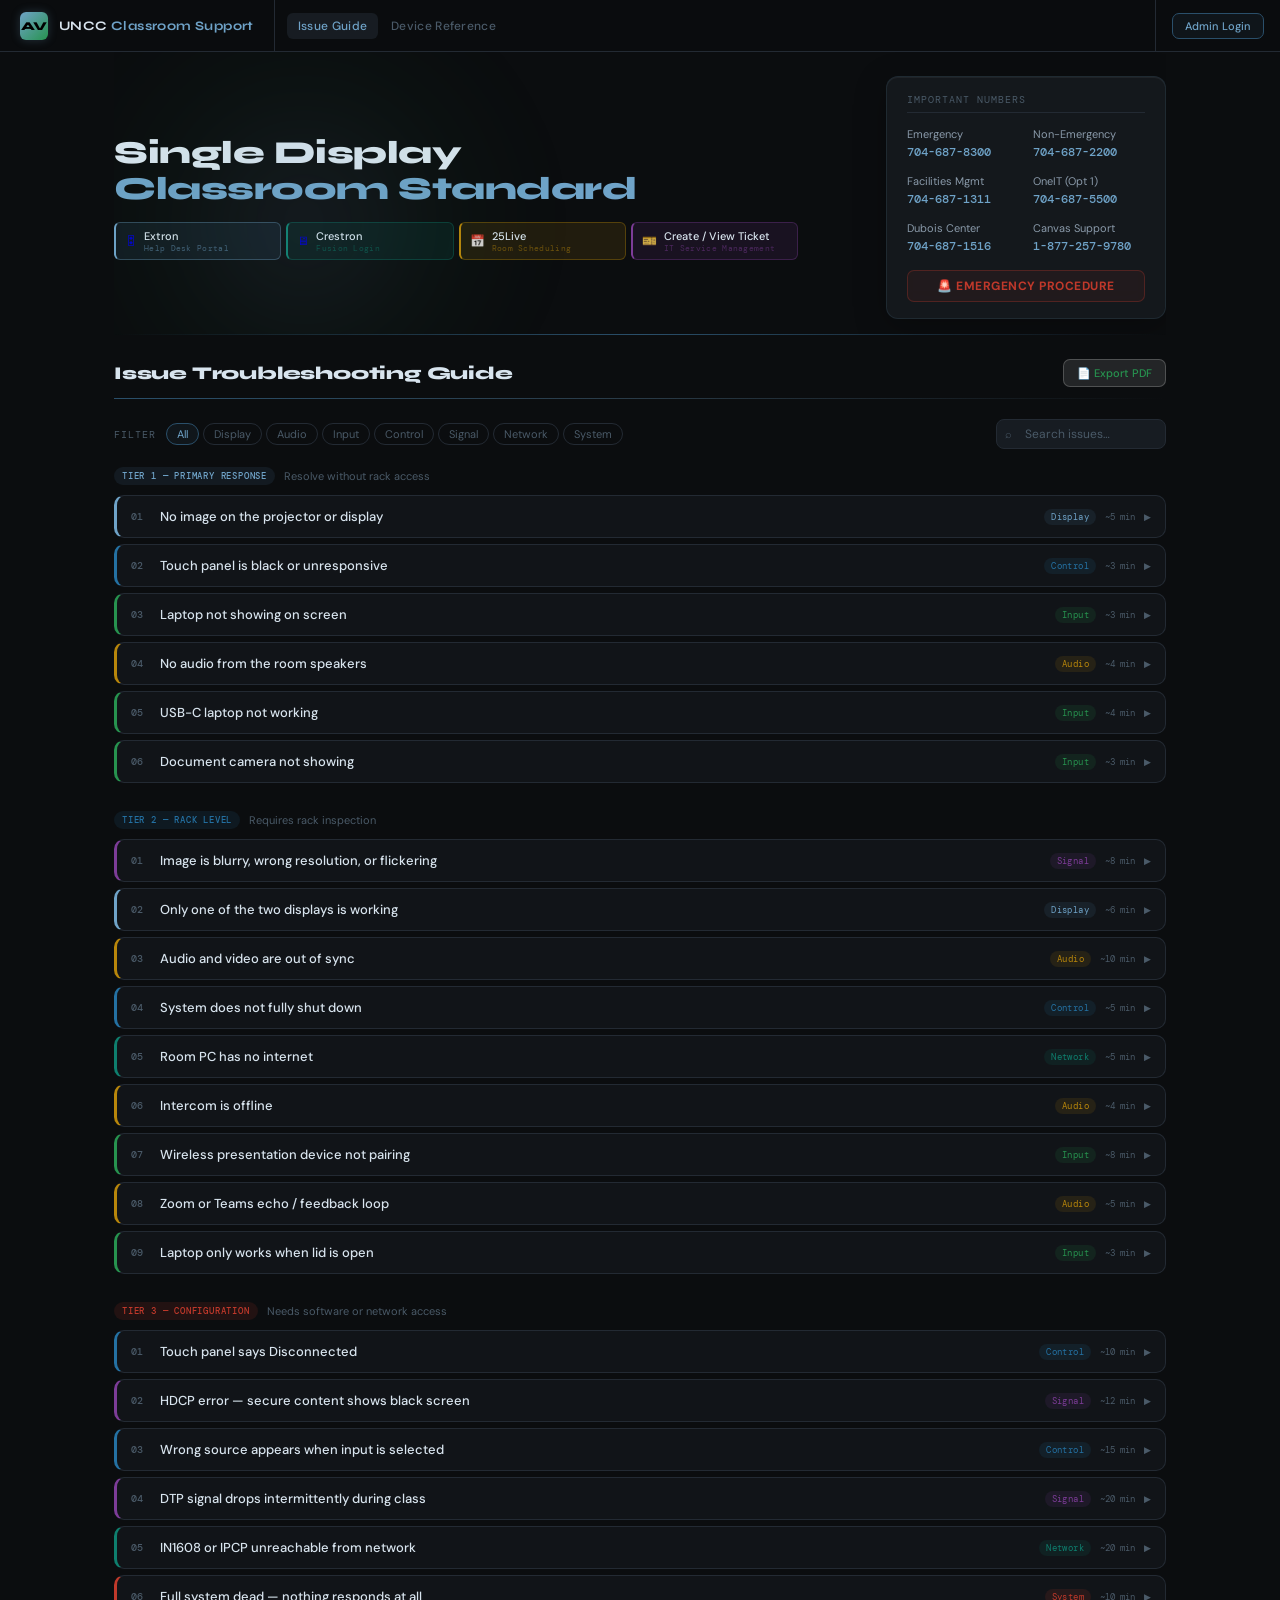
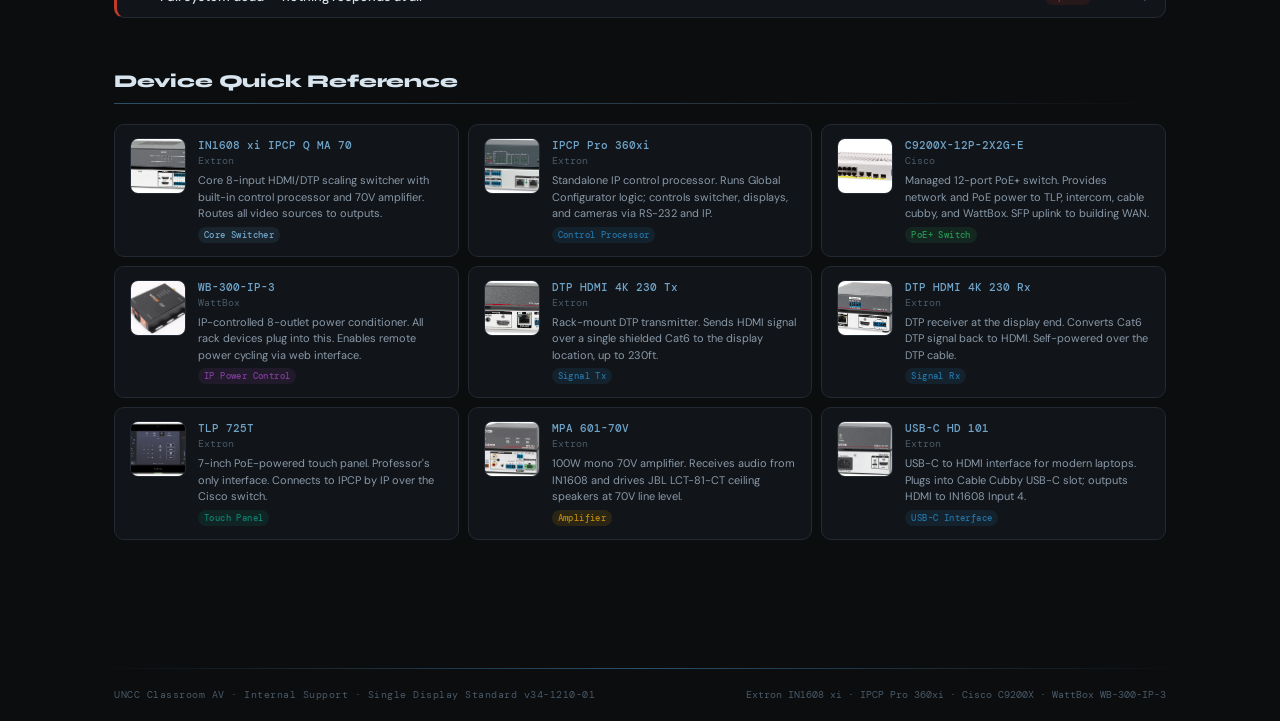
==== commit f2f73d55: "Update index.html link" ====
--- a/index.html
+++ b/index.html
@@ -207,7 +207,7 @@
               </span>
               <span class="qa-arrow">↗</span>
             </a>
-            <a href="http://ocspfusnapp01/Fusion/WebClient/default.aspx" target="_blank" rel="noopener"
+            <a href="http://ocspfusnapp02/Fusion/WebClient/Monitoring/pages/default" target="_blank" rel="noopener"
               class="qa-btn qa-crestron">
               <span class="qa-icon">🖥</span>
               <span class="qa-text">
--- a/styles.css
+++ b/styles.css
@@ -80,6 +80,13 @@
       font-size: 12px;
       font-weight: 800;
       color: #000;
+      animation: logoPulse 3s ease-in-out infinite;
+      box-shadow: 0 0 10px rgba(111, 163, 200, 0.25);
+    }
+
+    @keyframes logoPulse {
+      0%, 100% { box-shadow: 0 0 8px rgba(111, 163, 200, 0.2); }
+      50% { box-shadow: 0 0 20px rgba(111, 163, 200, 0.45); }
     }
 
     .tb-name {
@@ -354,7 +361,7 @@
     /* ── HERO ── */
     .hero {
       padding: 24px 0 16px;
-      border-bottom: 1px solid var(--br);
+      border-bottom: none;
       margin-bottom: 24px;
       position: relative;
       overflow: hidden;
@@ -368,13 +375,24 @@
     .hero::before {
       content: '';
       position: absolute;
-      top: -60px;
-      right: -80px;
-      width: 320px;
-      height: 320px;
+      top: -80px;
+      left: -60px;
+      width: 500px;
+      height: 500px;
       border-radius: 50%;
-      background: radial-gradient(circle, rgba(74, 127, 165, 0.05) 0%, transparent 70%);
+      background: radial-gradient(circle, rgba(111, 163, 200, 0.1) 0%, rgba(39, 147, 79, 0.04) 40%, transparent 70%);
       pointer-events: none;
+      filter: blur(30px);
+    }
+
+    .hero::after {
+      content: '';
+      position: absolute;
+      bottom: 0;
+      left: 0;
+      right: 0;
+      height: 1px;
+      background: linear-gradient(90deg, transparent, var(--ac-dim), transparent);
     }
 
     .hero-eye {
@@ -420,13 +438,13 @@
 
     /* ── IMPORTANT CONTACTS ── */
     .hero-contacts {
-      background: rgba(30, 35, 40, 0.4);
-      border: 1px solid var(--br);
+      background: rgba(30, 35, 40, 0.55);
+      border: 1px solid rgba(111, 163, 200, 0.12);
       border-radius: 12px;
       padding: 16px 20px;
       min-width: 280px;
-      backdrop-filter: blur(8px);
-      box-shadow: 0 4px 15px rgba(0,0,0,0.2);
+      backdrop-filter: blur(16px);
+      box-shadow: 0 8px 32px rgba(0,0,0,0.25), inset 0 1px 0 rgba(255,255,255,0.05);
     }
 
     .hc-title {
@@ -495,9 +513,8 @@
 
     .qa-grid {
       display: grid;
-      grid-template-columns: repeat(2, 1fr);
+      grid-template-columns: repeat(4, 1fr);
       gap: 5px;
-      max-width: 340px;
     }
 
     .qa-btn {
@@ -564,26 +581,41 @@
       transform: translate(1px, -1px);
     }
 
-    /* ── Extron — steel blue (matches --ac) */
+    /* ── Extron — steel blue */
     .qa-extron {
       background: rgba(74, 127, 165, 0.13);
       border-color: rgba(111, 163, 200, 0.35);
       border-left-color: #6FA3C8;
     }
-
-    /* All quick-access buttons share the same --ac accent */
-    .qa-extron .qa-name, .qa-crestron .qa-name,
-    .qa-25live .qa-name, .qa-ticket .qa-name  { color: var(--tx); }
-    .qa-extron .qa-sub,  .qa-crestron .qa-sub,
-    .qa-25live .qa-sub,  .qa-ticket .qa-sub   { color: var(--ac); }
-    .qa-extron .qa-arrow, .qa-crestron .qa-arrow,
-    .qa-25live .qa-arrow, .qa-ticket .qa-arrow { color: var(--ac); }
-
-    .qa-crestron, .qa-25live, .qa-ticket {
-      background: rgba(74, 127, 165, 0.13);
-      border-color: rgba(111, 163, 200, 0.35);
-      border-left-color: #6FA3C8;
-    }
+    .qa-extron .qa-name { color: var(--tx); }
+    .qa-extron .qa-sub, .qa-extron .qa-arrow { color: #6FA3C8; }
+
+    /* ── Crestron — teal */
+    .qa-crestron {
+      background: rgba(14, 127, 110, 0.13);
+      border-color: rgba(14, 127, 110, 0.35);
+      border-left-color: var(--teal);
+    }
+    .qa-crestron .qa-name { color: var(--tx); }
+    .qa-crestron .qa-sub, .qa-crestron .qa-arrow { color: var(--teal); }
+
+    /* ── 25Live — amber */
+    .qa-25live {
+      background: rgba(184, 134, 11, 0.13);
+      border-color: rgba(184, 134, 11, 0.35);
+      border-left-color: var(--amber);
+    }
+    .qa-25live .qa-name { color: var(--tx); }
+    .qa-25live .qa-sub, .qa-25live .qa-arrow { color: var(--amber); }
+
+    /* ── Ticket — purple */
+    .qa-ticket {
+      background: rgba(125, 60, 152, 0.13);
+      border-color: rgba(125, 60, 152, 0.35);
+      border-left-color: var(--purple);
+    }
+    .qa-ticket .qa-name { color: var(--tx); }
+    .qa-ticket .qa-sub, .qa-ticket .qa-arrow { color: var(--purple); }
 
     /* ── SECTION HDR ── */
     .sec-hdr {
@@ -592,9 +624,20 @@
       justify-content: space-between;
       margin-bottom: 20px;
       padding-bottom: 12px;
-      border-bottom: 1px solid var(--br);
+      border-bottom: none;
+      position: relative;
       gap: 12px;
       flex-wrap: wrap;
+    }
+
+    .sec-hdr::after {
+      content: '';
+      position: absolute;
+      bottom: 0;
+      left: 0;
+      right: 0;
+      height: 1px;
+      background: linear-gradient(90deg, var(--ac-dim), rgba(111, 163, 200, 0.3), transparent);
     }
 
     .sec-hdr h2 {
@@ -981,11 +1024,13 @@
       display: flex;
       align-items: flex-start;
       gap: 12px;
-      transition: border-color .2s;
+      transition: border-color .2s, transform .25s ease, box-shadow .25s ease;
     }
 
     .dcard:hover {
       border-color: var(--br2);
+      transform: translateY(-3px) scale(1.01);
+      box-shadow: 0 8px 28px rgba(0,0,0,0.3);
     }
 
     .dcard-ico {
@@ -1001,13 +1046,18 @@
     }
 
     .dcard-img {
-      width: 40px;
-      height: 40px;
+      width: 56px;
+      height: 56px;
       border-radius: 8px;
       object-fit: cover;
       flex-shrink: 0;
       background: var(--bg3);
       border: 1px solid var(--br);
+      transition: transform .2s ease;
+    }
+
+    .dcard:hover .dcard-img {
+      transform: scale(1.08);
     }
 
     .dcard-name {
@@ -1253,7 +1303,7 @@
 
     /* ── FOOTER ── */
     .footer {
-      border-top: 1px solid var(--br);
+      border-top: none;
       padding: 20px 24px;
       max-width: 1100px;
       margin: 0 auto;
@@ -1262,6 +1312,17 @@
       justify-content: space-between;
       flex-wrap: wrap;
       gap: 8px;
+      position: relative;
+    }
+
+    .footer::before {
+      content: '';
+      position: absolute;
+      top: 0;
+      left: 0;
+      right: 0;
+      height: 1px;
+      background: linear-gradient(90deg, transparent, var(--ac-dim), transparent);
     }
 
     .footer-l {
@@ -1425,6 +1486,14 @@
         display: none;
       }
 
+      .hero-left {
+        width: 100%;
+      }
+
+      .qa-grid {
+        grid-template-columns: repeat(2, 1fr);
+      }
+
       .controls {
         flex-direction: column;
         align-items: flex-start;
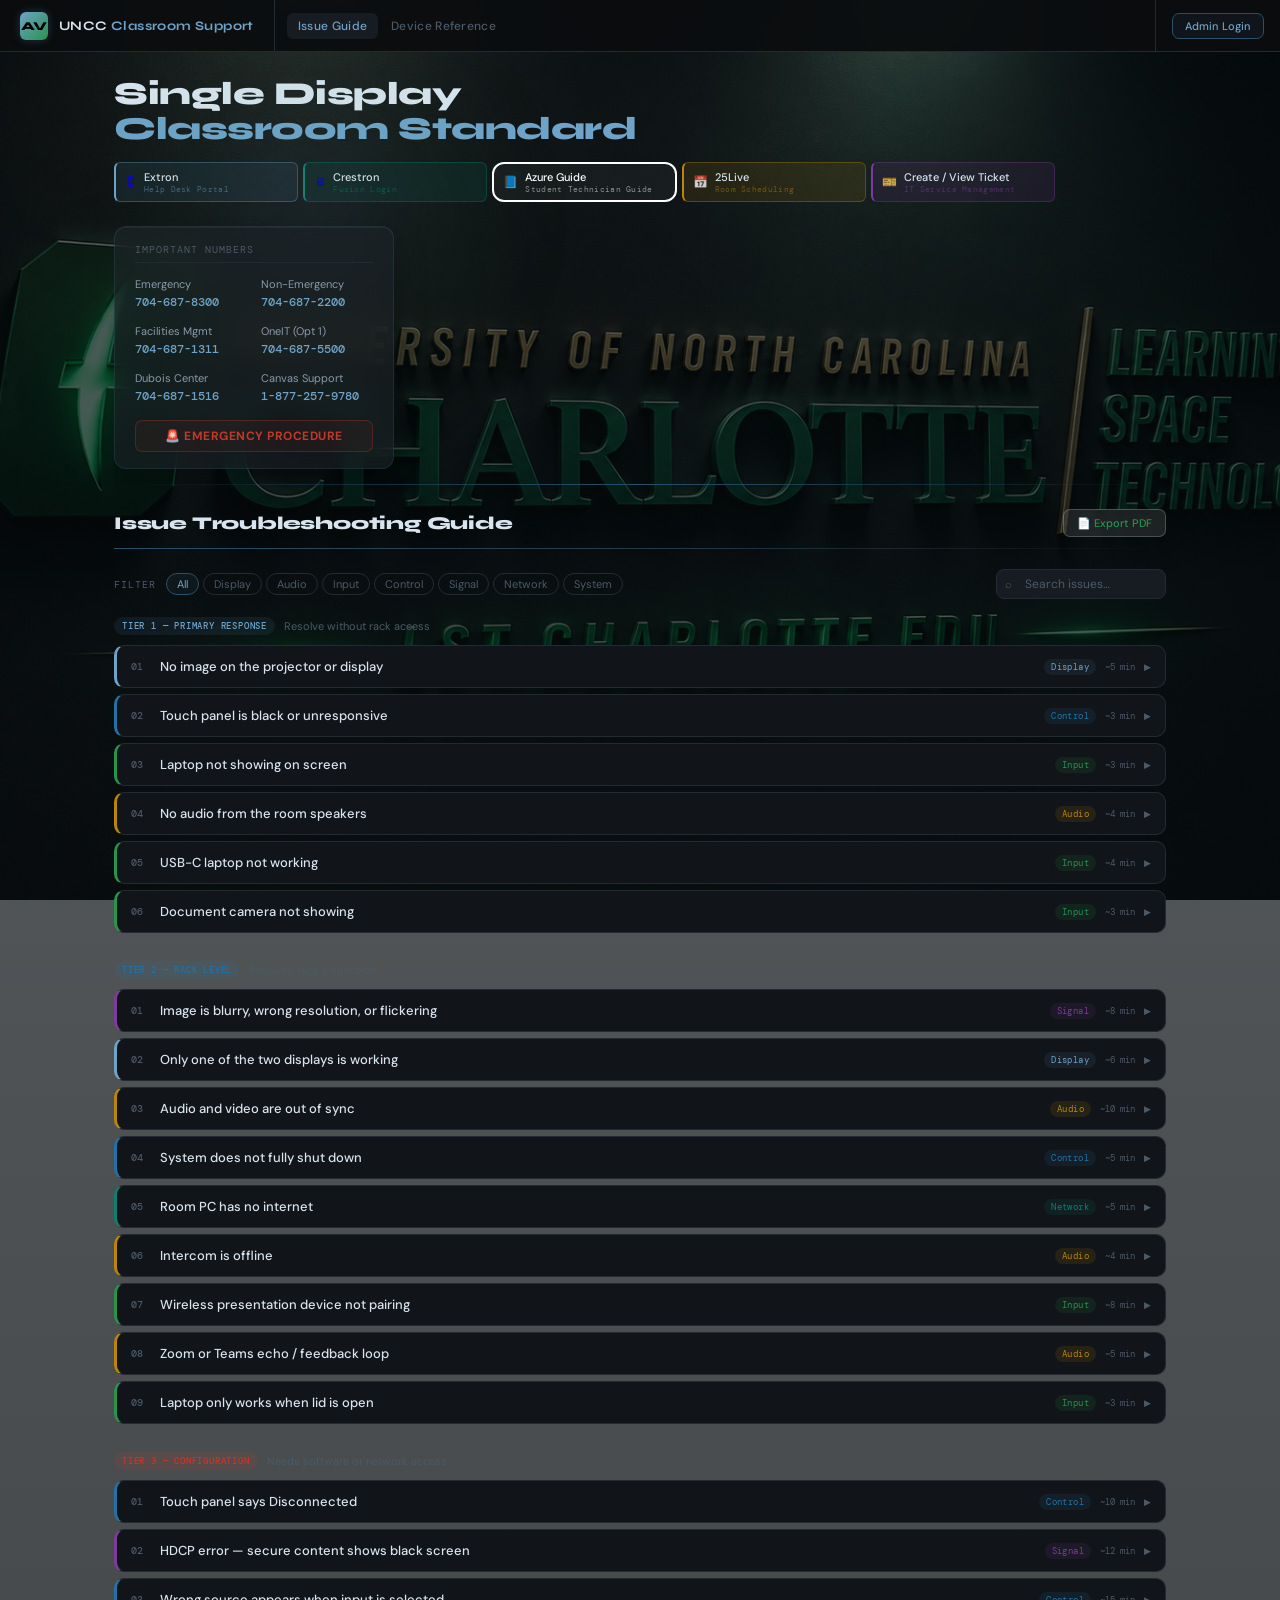
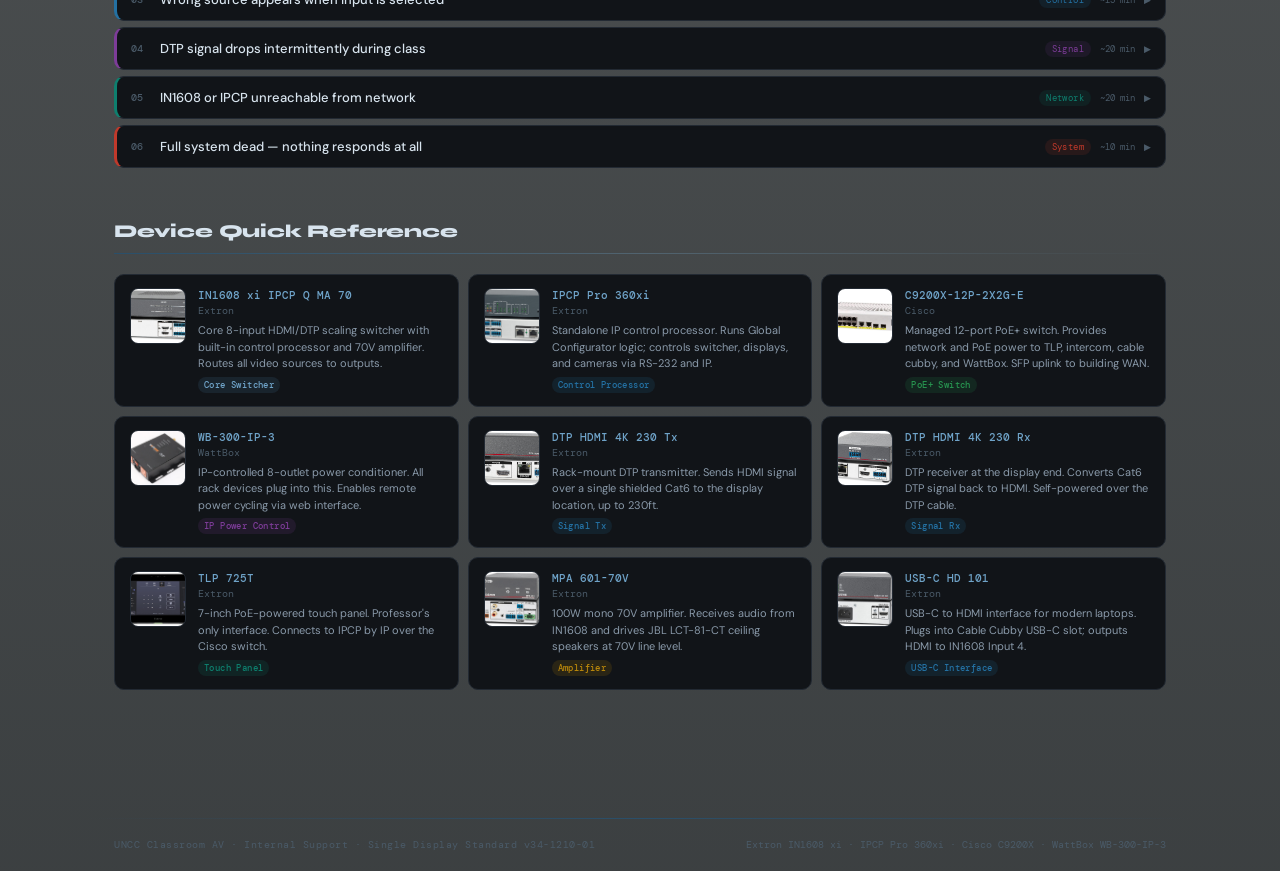
==== commit a5e8f303: "Update classroom support resources and LST design" ====
--- a/index.html
+++ b/index.html
@@ -1,319 +1,328 @@
-<!DOCTYPE html>
-<html lang="en">
-
-<head>
-  <meta charset="UTF-8">
-  <meta name="viewport" content="width=device-width, initial-scale=1.0">
-  <title>UNCC Classroom AV — Support Reference</title>
-  <link rel="preconnect" href="https://fonts.googleapis.com">
-  <link
-    href="https://fonts.googleapis.com/css2?family=DM+Mono:wght@400;500&family=Syne:wght@700;800&family=DM+Sans:wght@300;400;500&display=swap"
-    rel="stylesheet">
-  <link rel="stylesheet" href="styles.css">
-</head>
-
-<body>
-
-  <!-- TOPBAR -->
-  <nav class="topbar">
-    <div class="tb-logo">
-      <div class="tb-mark">AV</div>
-      <div class="tb-name">UNCC <span>Classroom Support</span></div>
-    </div>
-    <div class="tb-nav">
-      <button class="tnav active" onclick="navTo('issues')">Issue Guide</button>
-      <button class="tnav" onclick="navTo('devices')">Device Reference</button>
-    </div>
-    <div class="tb-right">
-      <div id="admin-badge" class="admin-badge" style="display:none">
-        <div class="dot"></div>ADMIN
-      </div>
-      <button id="login-btn" class="login-btn" onclick="openLogin()">Admin Login</button>
-      <button id="logout-btn" class="logout-btn" style="display:none" onclick="doLogout()">Sign Out</button>
-    </div>
-  </nav>
-
-  <!-- LOGIN MODAL -->
-  <div class="modal-overlay" id="login-modal">
-    <div class="modal">
-      <div class="modal-title">Admin Access</div>
-      <div class="modal-sub">Enter the admin password to enable editing</div>
-      <label class="field-label">PASSWORD</label>
-      <input class="field-input" type="password" id="pw-input" placeholder="Enter password"
-        onkeydown="if(event.key==='Enter')doLogin()">
-      <div class="modal-err" id="login-err"></div>
-      <div class="modal-actions">
-        <button class="btn btn-ghost" onclick="closeLogin()">Cancel</button>
-        <button class="btn btn-primary" onclick="doLogin()">Sign In</button>
-      </div>
-    </div>
-  </div>
-
-  <!-- EDIT ISSUE MODAL -->
-  <div class="modal-overlay" id="edit-modal">
-    <div class="modal modal-wide">
-      <div class="modal-title" id="edit-modal-title">Add Issue</div>
-      <div class="modal-sub" id="edit-modal-sub">Fill in the details below</div>
-      <div class="modal-scroll">
-        <div class="form-2col">
-          <div class="form-row">
-            <label class="form-label">TITLE</label>
-            <input class="form-input" id="f-title" placeholder="Describe the issue">
-          </div>
-          <div class="form-row">
-            <label class="form-label">ESTIMATED TIME</label>
-            <input class="form-input" id="f-time" placeholder="e.g. ~5 min">
-          </div>
-        </div>
-        <div class="form-2col">
-          <div class="form-row">
-            <label class="form-label">CATEGORY TAG</label>
-            <select class="form-select" id="f-tag">
-              <option value="Display">Display</option>
-              <option value="Audio">Audio</option>
-              <option value="Input">Input</option>
-              <option value="Control">Control</option>
-              <option value="Signal">Signal</option>
-              <option value="Network">Network</option>
-              <option value="System">System</option>
-            </select>
-          </div>
-          <div class="form-row">
-            <label class="form-label">TIER</label>
-            <select class="form-select" id="f-tier">
-              <option value="0">Tier 1 — Primary Response</option>
-              <option value="1">Tier 2 — Rack Level</option>
-              <option value="2">Tier 3 — Configuration</option>
-            </select>
-          </div>
-        </div>
-        <div class="divider"></div>
-        <div class="form-row">
-          <label class="form-label">PRIMARY CHECKS <span style="color:var(--tx3);font-size:9px">(verify before touching
-              hardware)</span></label>
-          <div class="steps-editor" id="primary-editor"></div>
-          <div class="add-step-row" onclick="addStepRow('primary-editor')">+ Add check</div>
-        </div>
-        <div class="form-row">
-          <label class="form-label">POWER CYCLE STEPS <span style="color:var(--tx3);font-size:9px">(in
-              order)</span></label>
-          <div class="steps-editor" id="power-editor"></div>
-          <div class="add-step-row" onclick="addStepRow('power-editor')">+ Add step</div>
-        </div>
-        <div class="form-row">
-          <label class="form-label">DEEP DIAGNOSTICS <span style="color:var(--tx3);font-size:9px">(if above
-              fails)</span></label>
-          <div class="steps-editor" id="real-editor"></div>
-          <div class="add-step-row" onclick="addStepRow('real-editor')">+ Add diagnostic</div>
-        </div>
-      </div>
-      <div class="divider"></div>
-      <div class="modal-actions">
-        <button class="btn btn-ghost" onclick="closeEdit()">Cancel</button>
-        <button class="btn btn-primary" onclick="saveIssue()">Save Issue</button>
-      </div>
-    </div>
-  </div>
-
-  <!-- CONFIRM DELETE MODAL -->
-  <div class="modal-overlay" id="confirm-modal">
-    <div class="modal">
-      <div class="confirm-title">Delete Issue?</div>
-      <div class="confirm-msg" id="confirm-msg">This will permanently remove the issue and all its checks from the
-        database.</div>
-      <div class="modal-actions">
-        <button class="btn btn-ghost" onclick="closeConfirm()">Cancel</button>
-        <button class="btn btn-danger" onclick="confirmDelete()">Delete</button>
-      </div>
-    </div>
-  </div>
-
-  <!-- IMAGE ZOOM MODAL -->
-  <div class="modal-overlay" id="zoom-modal" onclick="closeZoom()">
-    <div class="zoom-img-container" onclick="event.stopPropagation()">
-      <button class="zoom-close-btn" onclick="closeZoom()">×</button>
-      <img id="zoom-img-target" src="" alt="Zoomed Device">
-    </div>
-  </div>
-
-  <!-- EMERGENCY MODAL -->
-  <div class="modal-overlay" id="emergency-modal" onclick="closeEmergency()">
-    <div class="modal" onclick="event.stopPropagation()" style="max-width: 600px; border-top: 4px solid var(--red);">
-      <div class="confirm-title"
-        style="display: flex; align-items: flex-start; justify-content: space-between; margin-bottom: 0;">
-        <span>🚨 Emergency Call Response Procedure</span>
-        <button class="zoom-close-btn" style="position: relative; top: -4px; right: -4px;"
-          onclick="closeEmergency()">×</button>
-      </div>
-      <div class="confirm-msg" style="color: var(--tx2); margin-top: 16px; margin-bottom: 0;">
-        <p style="margin-bottom: 12px; color: var(--tx1);">The intercom in a classroom is primarily used for technical
-          assistance, but it may also be used to notify Classroom Support of an emergency.</p>
-
-        <div
-          style="background: rgba(192, 57, 43, 0.1); border-left: 3px solid var(--red); padding: 12px; border-radius: 4px; margin-bottom: 16px;">
-          <strong style="color: var(--red);">Critical:</strong> When an instructor calls with an emergency, we must
-          connect them to campus police as quickly as possible.
-        </div>
-
-        <strong style="color: var(--tx1); font-size: 14px;">How to Handle an Emergency Call</strong>
-        <ol
-          style="margin-top: 10px; margin-left: 18px; padding-left: 0; display: flex; flex-direction: column; gap: 12px;">
-          <li>If you answer a call over the intercom and learn that there is an emergency, respond over the intercom by
-            saying: <br><strong style="color: #fff">“A call to 911 is being placed, and 911 will be speaking with you
-              over the intercom shortly.”</strong></li>
-          <li>From our office phone, dial <strong style="color: var(--ac)">7-2200</strong>. This will connect you
-            directly to campus police.</li>
-          <li>When the police answer, say: <br><strong style="color: #fff">“This is Classroom Support; there is an
-              emergency. Please pick up the intercom in [building and room number]. Please let me know when you are
-              ready to pick up the intercom.”</strong><br><span style="color: var(--tx3); font-size: 11px;">(This
-              message can be found on the phone in our office)</span></li>
-          <li>Dispatch will use its own TalkMaster console to connect to the intercom in the classroom. Dispatch will
-            acknowledge that they are ready to pick up the intercom.</li>
-          <li>Once dispatch is ready, <strong style="color: var(--red)">end the intercom call</strong> with the
-            classroom in your TalkMaster console. <strong style="color: var(--tx1)">Remain on the line with 911 until
-              the call is terminated.</strong> Look at the TalkMaster console to see if the status of the room changes
-            to <em style="color: var(--ac)">listening</em>, which indicates that 911 is connected to the room.</li>
-          <li>Lastly, send an email to <a href="mailto:lst-staff-group@charlotte.edu"
-              style="color: var(--ac); text-decoration: none;">lst-staff-group@charlotte.edu</a>. In this email, include
-            a description of the call, the building, and the room number of the emergency, and any other relevant
-            details.</li>
-        </ol>
-      </div>
-    </div>
-  </div>
-
-  <!-- TOAST -->
-  <div class="toast" id="toast">
-    <div class="toast-dot" id="toast-dot"></div><span id="toast-msg"></span>
-  </div>
-
-  <!-- PAGE -->
-  <div class="page">
-
-    <!-- HERO -->
-    <div class="hero reveal">
-      <div class="hero-left">
-        <h1>Single Display<br><em>Classroom Standard</em></h1>
-
-        <!-- QUICK ACCESS LINKS -->
-        <div class="quick-access">
-          <div class="qa-grid">
-            <a href="http://www.gve.uncc.edu/GVE/HelpDesk/HelpDesk.aspx" target="_blank" rel="noopener"
-              class="qa-btn qa-extron">
-              <span class="qa-icon">🎛</span>
-              <span class="qa-text">
-                <span class="qa-name">Extron</span>
-                <span class="qa-sub">Help Desk Portal</span>
-              </span>
-              <span class="qa-arrow">↗</span>
-            </a>
-            <a href="http://ocspfusnapp02/Fusion/WebClient/Monitoring/pages/default" target="_blank" rel="noopener"
-              class="qa-btn qa-crestron">
-              <span class="qa-icon">🖥</span>
-              <span class="qa-text">
-                <span class="qa-name">Crestron</span>
-                <span class="qa-sub">Fusion Login</span>
-              </span>
-              <span class="qa-arrow">↗</span>
-            </a>
-            <a href="https://25live.collegenet.com/pro/uncc#!/home/dash" target="_blank" rel="noopener"
-              class="qa-btn qa-25live">
-              <span class="qa-icon">📅</span>
-              <span class="qa-text">
-                <span class="qa-name">25Live</span>
-                <span class="qa-sub">Room Scheduling</span>
-              </span>
-              <span class="qa-arrow">↗</span>
-            </a>
-            <a href="https://services.help.charlotte.edu/TDWorkManagement/" target="_blank" rel="noopener"
-              class="qa-btn qa-ticket">
-              <span class="qa-icon">🎫</span>
-              <span class="qa-text">
-                <span class="qa-name">Create / View Ticket</span>
-                <span class="qa-sub">IT Service Management</span>
-              </span>
-              <span class="qa-arrow">↗</span>
-            </a>
-          </div>
-        </div>
-      </div>
-
-      <div class="hero-contacts">
-        <div class="hc-title">Important Numbers</div>
-        <div class="hc-grid">
-          <div class="hc-item">
-            <span>Emergency</span>
-            <strong>704-687-8300</strong>
-          </div>
-          <div class="hc-item">
-            <span>Non-Emergency</span>
-            <strong>704-687-2200</strong>
-          </div>
-          <div class="hc-item">
-            <span>Facilities Mgmt</span>
-            <strong>704-687-1311</strong>
-          </div>
-          <div class="hc-item">
-            <span>OneIT (Opt 1)</span>
-            <strong>704-687-5500</strong>
-          </div>
-          <div class="hc-item">
-            <span>Dubois Center</span>
-            <strong>704-687-1516</strong>
-          </div>
-          <div class="hc-item">
-            <span>Canvas Support</span>
-            <strong>1-877-257-9780</strong>
-          </div>
-        </div>
-        <button class="btn btn-danger"
-          style="width: 100%; margin-top: 16px; display: flex; align-items: center; justify-content: center; gap: 8px; font-weight: 700; letter-spacing: 0.5px;"
-          onclick="openEmergency()">
-          🚨 EMERGENCY PROCEDURE
-        </button>
-      </div>
-    </div>
-
-
-
-    <!-- ISSUES -->
-    <div id="issues" class="reveal">
-      <div class="sec-hdr">
-        <h2>Issue Troubleshooting Guide</h2>
-        <div style="display: flex; gap: 10px;">
-          <button class="add-btn" id="export-pdf-btn" onclick="exportPDF()"
-            style="background: rgba(255,255,255,0.1); border-color: rgba(255,255,255,0.2);">📄 Export PDF</button>
-          <button class="add-btn" id="add-issue-btn" style="display:none" onclick="openAdd()"><span
-              class="plus">+</span> Add Issue</button>
-        </div>
-      </div>
-      <div class="controls">
-        <span class="filter-lbl">FILTER</span>
-        <div class="pills" id="filter-pills"></div>
-        <div class="srch-wrap">
-          <span class="srch-icon">⌕</span>
-          <input class="srch" type="text" placeholder="Search issues…" id="srch" oninput="renderIssues()">
-        </div>
-      </div>
-      <div id="issue-list"></div>
-    </div>
-
-    <!-- DEVICES -->
-    <div id="devices" class="reveal" style="margin-top:52px;">
-      <div class="sec-hdr">
-        <h2>Device Quick Reference</h2>
-      </div>
-      <div class="dev-grid" id="dev-grid"></div>
-    </div>
-
-  </div>
-
-  <footer class="footer">
-    <div class="footer-l">UNCC Classroom AV · Internal Support · Single Display Standard v34-1210-01</div>
-    <div class="footer-r">Extron IN1608 xi · IPCP Pro 360xi · Cisco C9200X · WattBox WB-300-IP-3</div>
-  </footer>
-
-  <script src="app.js"></script>
-</body>
-
+<!DOCTYPE html>
+<html lang="en">
+
+<head>
+  <meta charset="UTF-8">
+  <meta name="viewport" content="width=device-width, initial-scale=1.0">
+  <title>UNCC Classroom AV — Support Reference</title>
+  <link rel="preconnect" href="https://fonts.googleapis.com">
+  <link
+    href="https://fonts.googleapis.com/css2?family=DM+Mono:wght@400;500&family=Syne:wght@700;800&family=DM+Sans:wght@300;400;500&display=swap"
+    rel="stylesheet">
+  <link rel="stylesheet" href="styles.css">
+</head>
+
+<body>
+
+  <!-- TOPBAR -->
+  <nav class="topbar">
+    <div class="tb-logo">
+      <div class="tb-mark">AV</div>
+      <div class="tb-name">UNCC <span>Classroom Support</span></div>
+    </div>
+    <div class="tb-nav">
+      <button class="tnav active" onclick="navTo('issues')">Issue Guide</button>
+      <button class="tnav" onclick="navTo('devices')">Device Reference</button>
+    </div>
+    <div class="tb-right">
+      <div id="admin-badge" class="admin-badge" style="display:none">
+        <div class="dot"></div>ADMIN
+      </div>
+      <button id="login-btn" class="login-btn" onclick="openLogin()">Admin Login</button>
+      <button id="logout-btn" class="logout-btn" style="display:none" onclick="doLogout()">Sign Out</button>
+    </div>
+  </nav>
+
+  <!-- LOGIN MODAL -->
+  <div class="modal-overlay" id="login-modal">
+    <div class="modal">
+      <div class="modal-title">Admin Access</div>
+      <div class="modal-sub">Enter the admin password to enable editing</div>
+      <label class="field-label">PASSWORD</label>
+      <input class="field-input" type="password" id="pw-input" placeholder="Enter password"
+        onkeydown="if(event.key==='Enter')doLogin()">
+      <div class="modal-err" id="login-err"></div>
+      <div class="modal-actions">
+        <button class="btn btn-ghost" onclick="closeLogin()">Cancel</button>
+        <button class="btn btn-primary" onclick="doLogin()">Sign In</button>
+      </div>
+    </div>
+  </div>
+
+  <!-- EDIT ISSUE MODAL -->
+  <div class="modal-overlay" id="edit-modal">
+    <div class="modal modal-wide">
+      <div class="modal-title" id="edit-modal-title">Add Issue</div>
+      <div class="modal-sub" id="edit-modal-sub">Fill in the details below</div>
+      <div class="modal-scroll">
+        <div class="form-2col">
+          <div class="form-row">
+            <label class="form-label">TITLE</label>
+            <input class="form-input" id="f-title" placeholder="Describe the issue">
+          </div>
+          <div class="form-row">
+            <label class="form-label">ESTIMATED TIME</label>
+            <input class="form-input" id="f-time" placeholder="e.g. ~5 min">
+          </div>
+        </div>
+        <div class="form-2col">
+          <div class="form-row">
+            <label class="form-label">CATEGORY TAG</label>
+            <select class="form-select" id="f-tag">
+              <option value="Display">Display</option>
+              <option value="Audio">Audio</option>
+              <option value="Input">Input</option>
+              <option value="Control">Control</option>
+              <option value="Signal">Signal</option>
+              <option value="Network">Network</option>
+              <option value="System">System</option>
+            </select>
+          </div>
+          <div class="form-row">
+            <label class="form-label">TIER</label>
+            <select class="form-select" id="f-tier">
+              <option value="0">Tier 1 — Primary Response</option>
+              <option value="1">Tier 2 — Rack Level</option>
+              <option value="2">Tier 3 — Configuration</option>
+            </select>
+          </div>
+        </div>
+        <div class="divider"></div>
+        <div class="form-row">
+          <label class="form-label">PRIMARY CHECKS <span style="color:var(--tx3);font-size:9px">(verify before touching
+              hardware)</span></label>
+          <div class="steps-editor" id="primary-editor"></div>
+          <div class="add-step-row" onclick="addStepRow('primary-editor')">+ Add check</div>
+        </div>
+        <div class="form-row">
+          <label class="form-label">POWER CYCLE STEPS <span style="color:var(--tx3);font-size:9px">(in
+              order)</span></label>
+          <div class="steps-editor" id="power-editor"></div>
+          <div class="add-step-row" onclick="addStepRow('power-editor')">+ Add step</div>
+        </div>
+        <div class="form-row">
+          <label class="form-label">DEEP DIAGNOSTICS <span style="color:var(--tx3);font-size:9px">(if above
+              fails)</span></label>
+          <div class="steps-editor" id="real-editor"></div>
+          <div class="add-step-row" onclick="addStepRow('real-editor')">+ Add diagnostic</div>
+        </div>
+      </div>
+      <div class="divider"></div>
+      <div class="modal-actions">
+        <button class="btn btn-ghost" onclick="closeEdit()">Cancel</button>
+        <button class="btn btn-primary" onclick="saveIssue()">Save Issue</button>
+      </div>
+    </div>
+  </div>
+
+  <!-- CONFIRM DELETE MODAL -->
+  <div class="modal-overlay" id="confirm-modal">
+    <div class="modal">
+      <div class="confirm-title">Delete Issue?</div>
+      <div class="confirm-msg" id="confirm-msg">This will permanently remove the issue and all its checks from the
+        database.</div>
+      <div class="modal-actions">
+        <button class="btn btn-ghost" onclick="closeConfirm()">Cancel</button>
+        <button class="btn btn-danger" onclick="confirmDelete()">Delete</button>
+      </div>
+    </div>
+  </div>
+
+  <!-- IMAGE ZOOM MODAL -->
+  <div class="modal-overlay" id="zoom-modal" onclick="closeZoom()">
+    <div class="zoom-img-container" onclick="event.stopPropagation()">
+      <button class="zoom-close-btn" onclick="closeZoom()">×</button>
+      <img id="zoom-img-target" src="" alt="Zoomed Device">
+    </div>
+  </div>
+
+  <!-- EMERGENCY MODAL -->
+  <div class="modal-overlay" id="emergency-modal" onclick="closeEmergency()">
+    <div class="modal" onclick="event.stopPropagation()" style="max-width: 600px; border-top: 4px solid var(--red);">
+      <div class="confirm-title"
+        style="display: flex; align-items: flex-start; justify-content: space-between; margin-bottom: 0;">
+        <span>🚨 Emergency Call Response Procedure</span>
+        <button class="zoom-close-btn" style="position: relative; top: -4px; right: -4px;"
+          onclick="closeEmergency()">×</button>
+      </div>
+      <div class="confirm-msg" style="color: var(--tx2); margin-top: 16px; margin-bottom: 0;">
+        <p style="margin-bottom: 12px; color: var(--tx1);">The intercom in a classroom is primarily used for technical
+          assistance, but it may also be used to notify Classroom Support of an emergency.</p>
+
+        <div
+          style="background: rgba(192, 57, 43, 0.1); border-left: 3px solid var(--red); padding: 12px; border-radius: 4px; margin-bottom: 16px;">
+          <strong style="color: var(--red);">Critical:</strong> When an instructor calls with an emergency, we must
+          connect them to campus police as quickly as possible.
+        </div>
+
+        <strong style="color: var(--tx1); font-size: 14px;">How to Handle an Emergency Call</strong>
+        <ol
+          style="margin-top: 10px; margin-left: 18px; padding-left: 0; display: flex; flex-direction: column; gap: 12px;">
+          <li>If you answer a call over the intercom and learn that there is an emergency, respond over the intercom by
+            saying: <br><strong style="color: #fff">“A call to 911 is being placed, and 911 will be speaking with you
+              over the intercom shortly.”</strong></li>
+          <li>From our office phone, dial <strong style="color: var(--ac)">7-2200</strong>. This will connect you
+            directly to campus police.</li>
+          <li>When the police answer, say: <br><strong style="color: #fff">“This is Classroom Support; there is an
+              emergency. Please pick up the intercom in [building and room number]. Please let me know when you are
+              ready to pick up the intercom.”</strong><br><span style="color: var(--tx3); font-size: 11px;">(This
+              message can be found on the phone in our office)</span></li>
+          <li>Dispatch will use its own TalkMaster console to connect to the intercom in the classroom. Dispatch will
+            acknowledge that they are ready to pick up the intercom.</li>
+          <li>Once dispatch is ready, <strong style="color: var(--red)">end the intercom call</strong> with the
+            classroom in your TalkMaster console. <strong style="color: var(--tx1)">Remain on the line with 911 until
+              the call is terminated.</strong> Look at the TalkMaster console to see if the status of the room changes
+            to <em style="color: var(--ac)">listening</em>, which indicates that 911 is connected to the room.</li>
+          <li>Lastly, send an email to <a href="mailto:lst-staff-group@charlotte.edu"
+              style="color: var(--ac); text-decoration: none;">lst-staff-group@charlotte.edu</a>. In this email, include
+            a description of the call, the building, and the room number of the emergency, and any other relevant
+            details.</li>
+        </ol>
+      </div>
+    </div>
+  </div>
+
+  <!-- TOAST -->
+  <div class="toast" id="toast">
+    <div class="toast-dot" id="toast-dot"></div><span id="toast-msg"></span>
+  </div>
+
+  <!-- PAGE -->
+  <div class="page">
+
+    <!-- HERO -->
+    <div class="hero reveal">
+      <div class="hero-left">
+        <h1>Single Display<br><em>Classroom Standard</em></h1>
+
+        <!-- QUICK ACCESS LINKS -->
+        <div class="quick-access">
+          <div class="qa-grid">
+            <a href="http://www.gve.uncc.edu/GVE/HelpDesk/HelpDesk.aspx" target="_blank" rel="noopener"
+              class="qa-btn qa-extron">
+              <span class="qa-icon">🎛</span>
+              <span class="qa-text">
+                <span class="qa-name">Extron</span>
+                <span class="qa-sub">Help Desk Portal</span>
+              </span>
+              <span class="qa-arrow">↗</span>
+            </a>
+            <a href="https://ocspfusnapp02.charlotte.edu/Fusion/WebClient/default.aspx" target="_blank" rel="noopener"
+              class="qa-btn qa-crestron">
+              <span class="qa-icon">🖥</span>
+              <span class="qa-text">
+                <span class="qa-name">Crestron</span>
+                <span class="qa-sub">Fusion Login</span>
+              </span>
+              <span class="qa-arrow">↗</span>
+            </a>
+            <a href="documents/azure-guide.pdf" target="_blank" rel="noopener"
+   class="qa-btn qa-azure">
+  <span class="qa-icon">📘</span>
+  <span class="qa-text">
+    <span class="qa-name">Azure Guide</span>
+    <span class="qa-sub">Student Technician Guide</span>
+  </span>
+  <span class="qa-arrow">↗</span>
+</a>
+            <a href="https://25live.collegenet.com/pro/uncc#!/home/dash" target="_blank" rel="noopener"
+              class="qa-btn qa-25live">
+              <span class="qa-icon">📅</span>
+              <span class="qa-text">
+                <span class="qa-name">25Live</span>
+                <span class="qa-sub">Room Scheduling</span>
+              </span>
+              <span class="qa-arrow">↗</span>
+            </a>
+            <a href="https://services.help.charlotte.edu/TDWorkManagement/" target="_blank" rel="noopener"
+              class="qa-btn qa-ticket">
+              <span class="qa-icon">🎫</span>
+              <span class="qa-text">
+                <span class="qa-name">Create / View Ticket</span>
+                <span class="qa-sub">IT Service Management</span>
+              </span>
+              <span class="qa-arrow">↗</span>
+            </a>
+          </div>
+        </div>
+      </div>
+
+      <div class="hero-contacts">
+        <div class="hc-title">Important Numbers</div>
+        <div class="hc-grid">
+          <div class="hc-item">
+            <span>Emergency</span>
+            <strong>704-687-8300</strong>
+          </div>
+          <div class="hc-item">
+            <span>Non-Emergency</span>
+            <strong>704-687-2200</strong>
+          </div>
+          <div class="hc-item">
+            <span>Facilities Mgmt</span>
+            <strong>704-687-1311</strong>
+          </div>
+          <div class="hc-item">
+            <span>OneIT (Opt 1)</span>
+            <strong>704-687-5500</strong>
+          </div>
+          <div class="hc-item">
+            <span>Dubois Center</span>
+            <strong>704-687-1516</strong>
+          </div>
+          <div class="hc-item">
+            <span>Canvas Support</span>
+            <strong>1-877-257-9780</strong>
+          </div>
+        </div>
+        <button class="btn btn-danger"
+          style="width: 100%; margin-top: 16px; display: flex; align-items: center; justify-content: center; gap: 8px; font-weight: 700; letter-spacing: 0.5px;"
+          onclick="openEmergency()">
+          🚨 EMERGENCY PROCEDURE
+        </button>
+      </div>
+    </div>
+
+
+
+    <!-- ISSUES -->
+    <div id="issues" class="reveal">
+      <div class="sec-hdr">
+        <h2>Issue Troubleshooting Guide</h2>
+        <div style="display: flex; gap: 10px;">
+          <button class="add-btn" id="export-pdf-btn" onclick="exportPDF()"
+            style="background: rgba(255,255,255,0.1); border-color: rgba(255,255,255,0.2);">📄 Export PDF</button>
+          <button class="add-btn" id="add-issue-btn" style="display:none" onclick="openAdd()"><span
+              class="plus">+</span> Add Issue</button>
+        </div>
+      </div>
+      <div class="controls">
+        <span class="filter-lbl">FILTER</span>
+        <div class="pills" id="filter-pills"></div>
+        <div class="srch-wrap">
+          <span class="srch-icon">⌕</span>
+          <input class="srch" type="text" placeholder="Search issues…" id="srch" oninput="renderIssues()">
+        </div>
+      </div>
+      <div id="issue-list"></div>
+    </div>
+
+    <!-- DEVICES -->
+    <div id="devices" class="reveal" style="margin-top:52px;">
+      <div class="sec-hdr">
+        <h2>Device Quick Reference</h2>
+      </div>
+      <div class="dev-grid" id="dev-grid"></div>
+    </div>
+
+  </div>
+
+  <footer class="footer">
+    <div class="footer-l">UNCC Classroom AV · Internal Support · Single Display Standard v34-1210-01</div>
+    <div class="footer-r">Extron IN1608 xi · IPCP Pro 360xi · Cisco C9200X · WattBox WB-300-IP-3</div>
+  </footer>
+
+  <script src="app.js"></script>
+</body>
+
 </html>
--- a/styles.css
+++ b/styles.css
@@ -37,13 +37,15 @@
       scroll-behavior: smooth;
     }
 
-    body {
-      font-family: 'DM Sans', sans-serif;
-      background: var(--bg);
-      color: var(--tx);
-      min-height: 100vh;
-      font-size: 14px;
-    }
+  body {
+  font-family: 'DM Sans', sans-serif;
+  background:
+    linear-gradient(rgba(5, 10, 12, 0.65), rgba(5, 10, 12, 0.78)),
+    url("images/lst-background.png") center top / cover fixed no-repeat;
+  color: var(--tx);
+  min-height: 100vh;
+  font-size: 14px;
+}
 
     /* ── TOPBAR ── */
     .topbar {
@@ -513,7 +515,7 @@
 
     .qa-grid {
       display: grid;
-      grid-template-columns: repeat(4, 1fr);
+      grid-template-columns: repeat(5, 1fr);
       gap: 5px;
     }
 
@@ -1632,4 +1634,23 @@
         opacity: 1 !important;
         transform: none !important;
       }
-    }
+    }
+/* Azure Guide */
+.qa-azure {
+  border: 2px solid #ffffff;
+  border-radius: 12px;
+  background: rgba(255, 255, 255, 0.04);
+  color: #ffffff;
+  text-decoration: none;
+}
+
+.qa-azure .qa-name,
+.qa-azure .qa-sub,
+.qa-azure .qa-arrow {
+  color: #ffffff;
+}
+
+.qa-azure:hover {
+  border-color: #ffffff;
+  background: rgba(255, 255, 255, 0.08);
+}
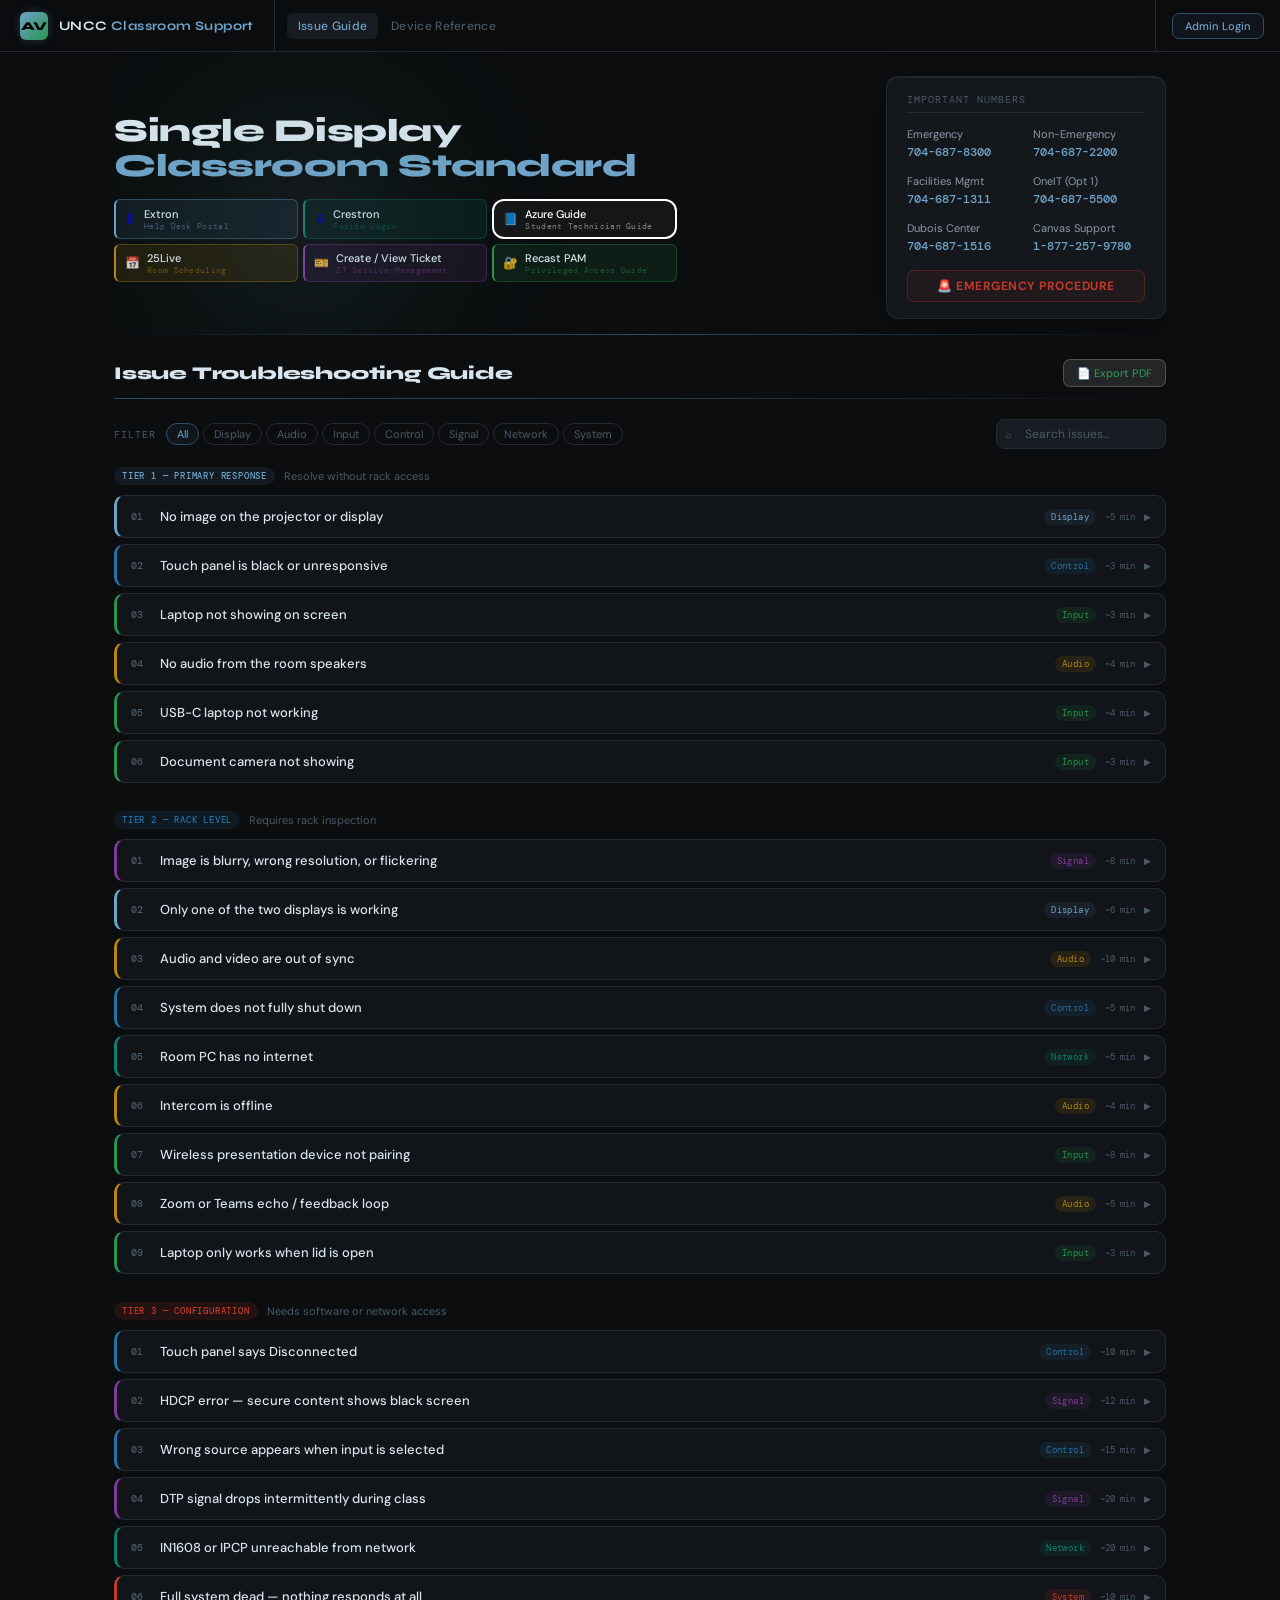
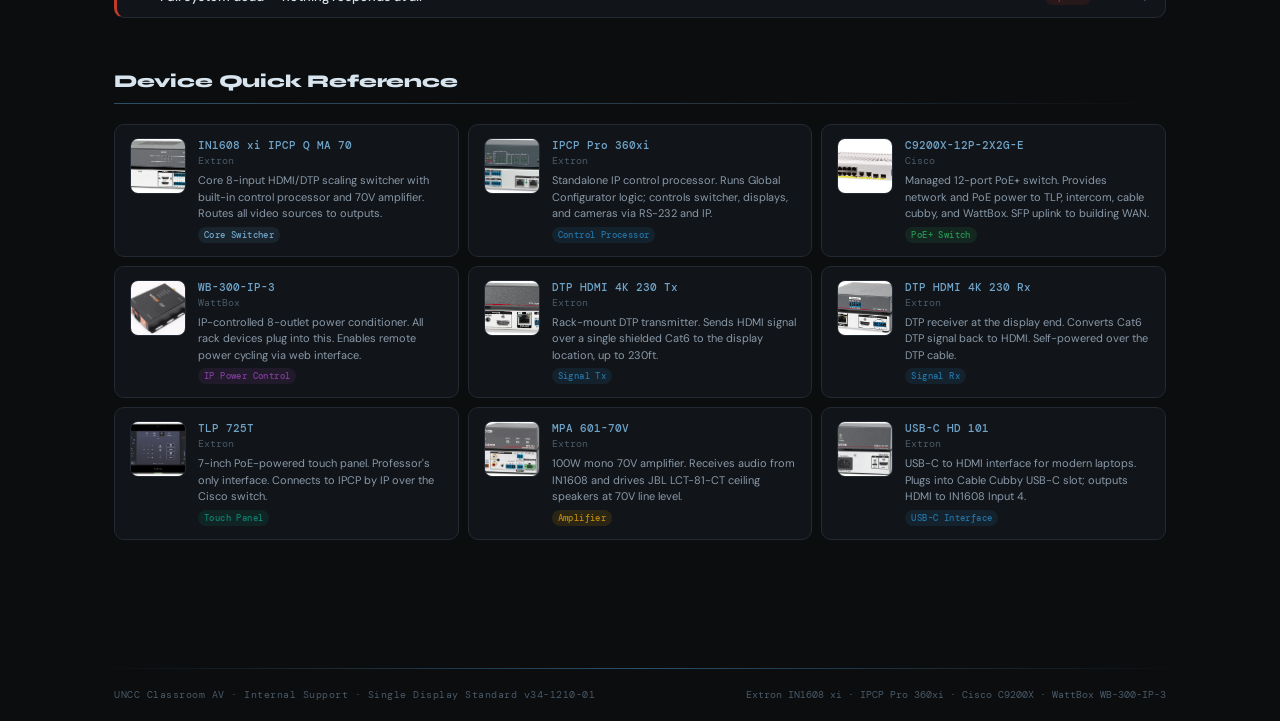
==== commit 10834112: "Add Recast PAM quick link and restore plain page background - Add a "Recast PAM" quick-access button" ====
--- a/index.html
+++ b/index.html
@@ -243,6 +243,15 @@
               </span>
               <span class="qa-arrow">↗</span>
             </a>
+            <a href="https://services.help.charlotte.edu/TDClient/33/Portal/KB/Article/5132/How-to-Use-Recast-Privileged-Access-Management"
+              target="_blank" rel="noopener" class="qa-btn qa-recast">
+              <span class="qa-icon">🔐</span>
+              <span class="qa-text">
+                <span class="qa-name">Recast PAM</span>
+                <span class="qa-sub">Privileged Access Guide</span>
+              </span>
+              <span class="qa-arrow">↗</span>
+            </a>
           </div>
         </div>
       </div>
--- a/styles.css
+++ b/styles.css
@@ -37,15 +37,13 @@
       scroll-behavior: smooth;
     }
 
-  body {
-  font-family: 'DM Sans', sans-serif;
-  background:
-    linear-gradient(rgba(5, 10, 12, 0.65), rgba(5, 10, 12, 0.78)),
-    url("images/lst-background.png") center top / cover fixed no-repeat;
-  color: var(--tx);
-  min-height: 100vh;
-  font-size: 14px;
-}
+    body {
+      font-family: 'DM Sans', sans-serif;
+      background: var(--bg);
+      color: var(--tx);
+      min-height: 100vh;
+      font-size: 14px;
+    }
 
     /* ── TOPBAR ── */
     .topbar {
@@ -515,7 +513,7 @@
 
     .qa-grid {
       display: grid;
-      grid-template-columns: repeat(5, 1fr);
+      grid-template-columns: repeat(3, 1fr);
       gap: 5px;
     }
 
@@ -618,6 +616,15 @@
     }
     .qa-ticket .qa-name { color: var(--tx); }
     .qa-ticket .qa-sub, .qa-ticket .qa-arrow { color: var(--purple); }
+
+    /* ── Recast PAM — green */
+    .qa-recast {
+      background: rgba(39, 147, 79, 0.13);
+      border-color: rgba(39, 147, 79, 0.35);
+      border-left-color: var(--green);
+    }
+    .qa-recast .qa-name { color: var(--tx); }
+    .qa-recast .qa-sub, .qa-recast .qa-arrow { color: var(--green); }
 
     /* ── SECTION HDR ── */
     .sec-hdr {
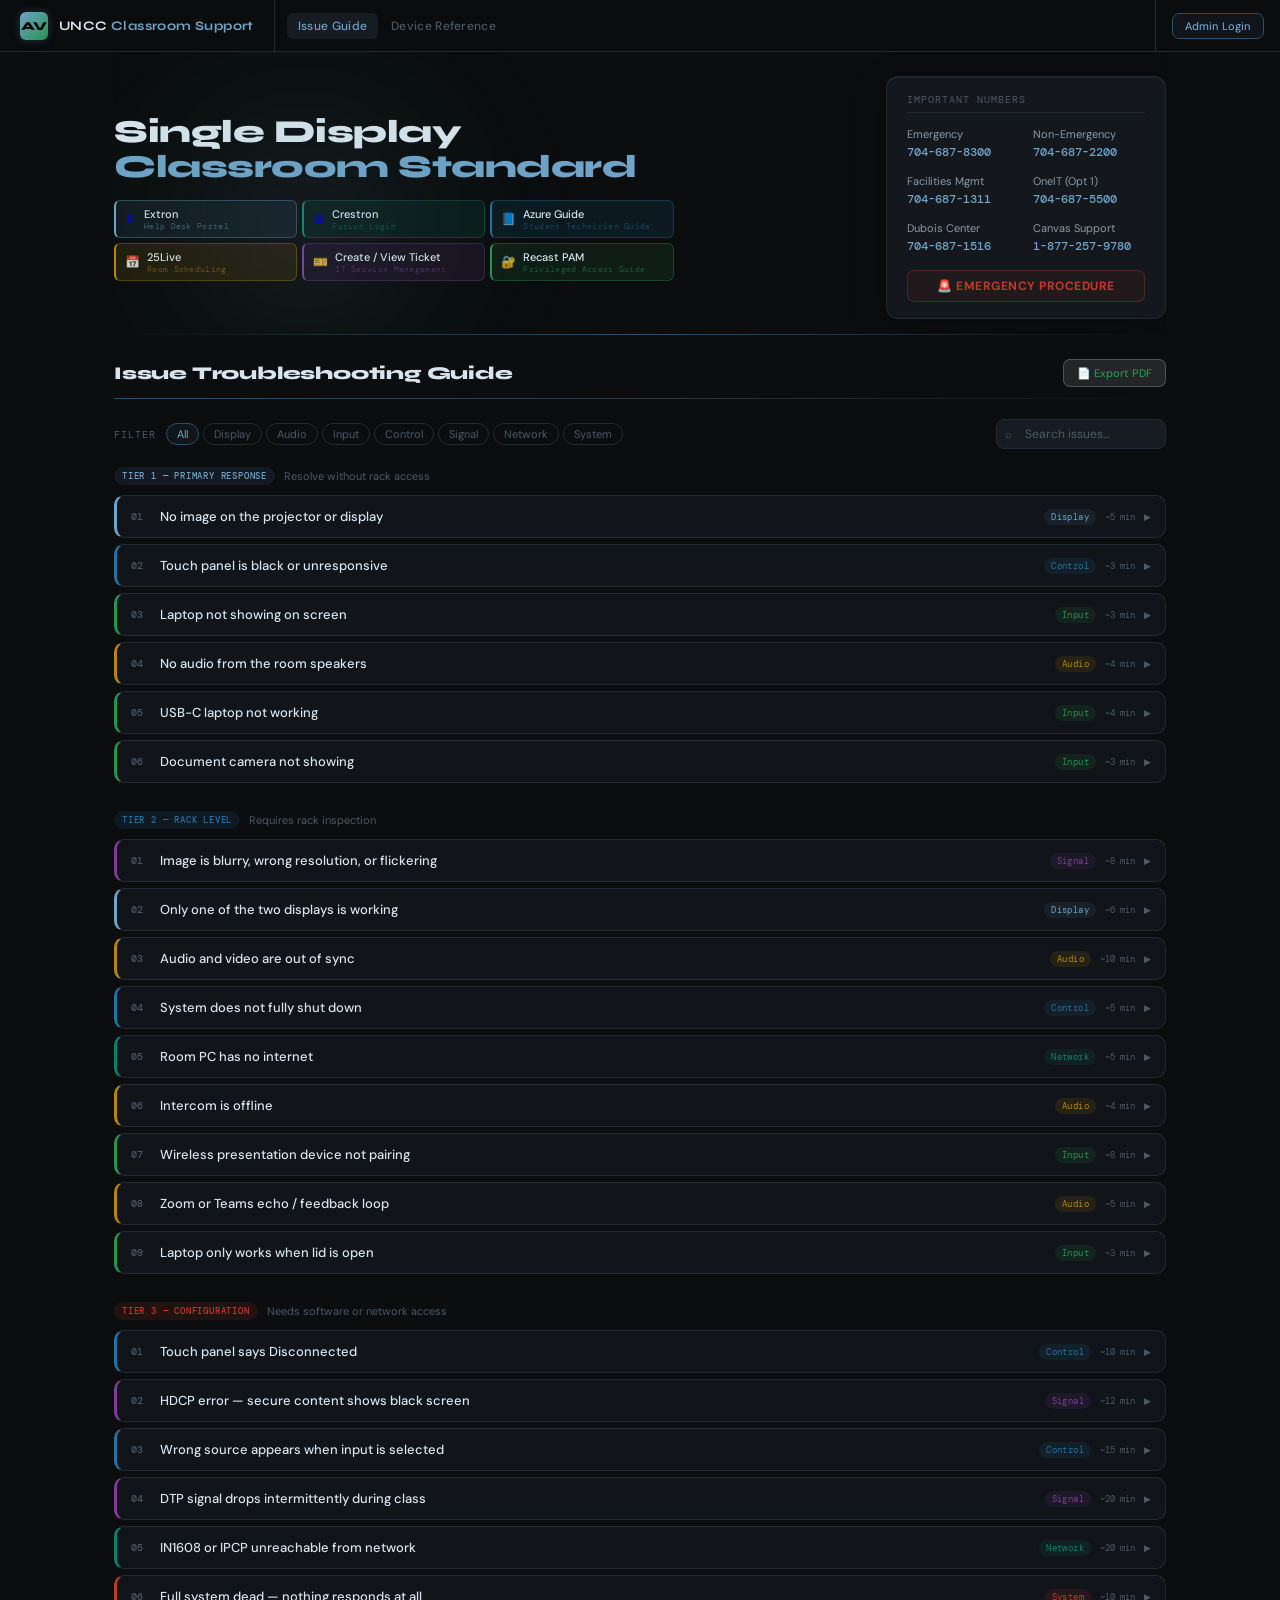
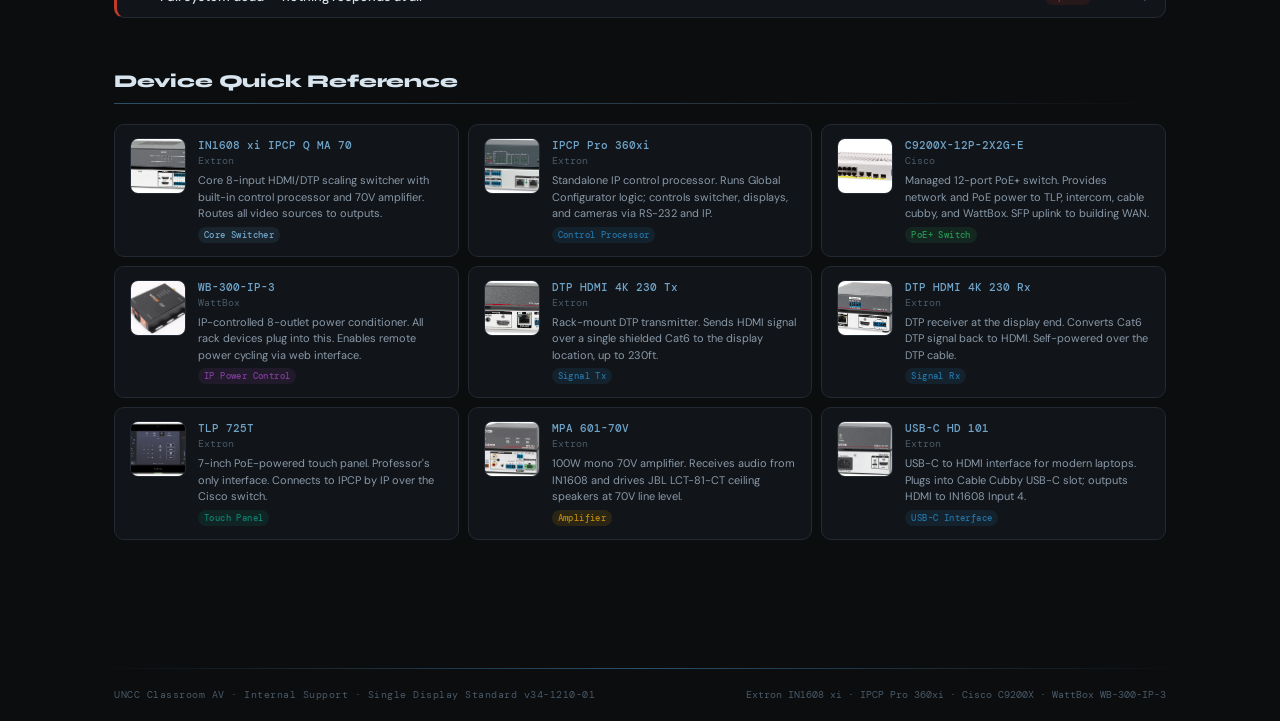
==== commit 687bfd5e: "Restyle Azure Guide button to match the other quick links The Azure Guide button used a one-off whit" ====
--- a/index.html
+++ b/index.html
@@ -217,14 +217,14 @@
               <span class="qa-arrow">↗</span>
             </a>
             <a href="documents/azure-guide.pdf" target="_blank" rel="noopener"
-   class="qa-btn qa-azure">
-  <span class="qa-icon">📘</span>
-  <span class="qa-text">
-    <span class="qa-name">Azure Guide</span>
-    <span class="qa-sub">Student Technician Guide</span>
-  </span>
-  <span class="qa-arrow">↗</span>
-</a>
+              class="qa-btn qa-azure">
+              <span class="qa-icon">📘</span>
+              <span class="qa-text">
+                <span class="qa-name">Azure Guide</span>
+                <span class="qa-sub">Student Technician Guide</span>
+              </span>
+              <span class="qa-arrow">↗</span>
+            </a>
             <a href="https://25live.collegenet.com/pro/uncc#!/home/dash" target="_blank" rel="noopener"
               class="qa-btn qa-25live">
               <span class="qa-icon">📅</span>
--- a/styles.css
+++ b/styles.css
@@ -599,6 +599,15 @@
     .qa-crestron .qa-name { color: var(--tx); }
     .qa-crestron .qa-sub, .qa-crestron .qa-arrow { color: var(--teal); }
 
+    /* ── Azure Guide — blue */
+    .qa-azure {
+      background: rgba(36, 113, 163, 0.13);
+      border-color: rgba(36, 113, 163, 0.35);
+      border-left-color: var(--blue);
+    }
+    .qa-azure .qa-name { color: var(--tx); }
+    .qa-azure .qa-sub, .qa-azure .qa-arrow { color: var(--blue); }
+
     /* ── 25Live — amber */
     .qa-25live {
       background: rgba(184, 134, 11, 0.13);
@@ -1642,22 +1651,3 @@
         transform: none !important;
       }
     }
-/* Azure Guide */
-.qa-azure {
-  border: 2px solid #ffffff;
-  border-radius: 12px;
-  background: rgba(255, 255, 255, 0.04);
-  color: #ffffff;
-  text-decoration: none;
-}
-
-.qa-azure .qa-name,
-.qa-azure .qa-sub,
-.qa-azure .qa-arrow {
-  color: #ffffff;
-}
-
-.qa-azure:hover {
-  border-color: #ffffff;
-  background: rgba(255, 255, 255, 0.08);
-}
